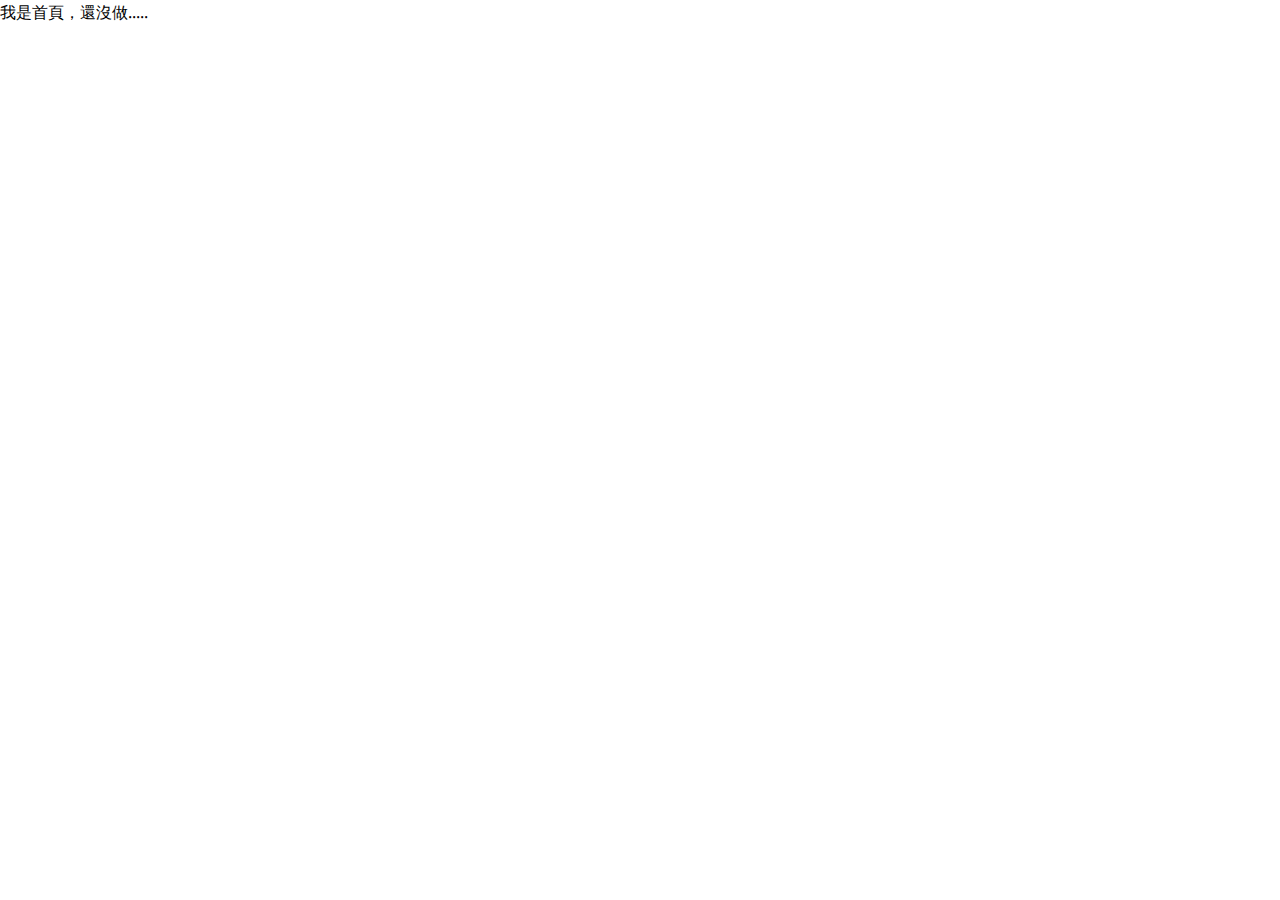
==== index.html @ fac06e0e "初次建立" ====
<!DOCTYPE html>
<html lang="en">
<head>
    <meta charset="UTF-8">
    <meta name="viewport" content="width=device-width, initial-scale=1.0">
    <title>首頁</title>
    <link rel="stylesheet" href="css/all.css">
</head>
<body>
    <h2>我是首頁，還沒做.....</h2>
    
</body>
</html>
---- css/all.css ----
@import url('https://fonts.googleapis.com/css2?family=Noto+Sans:ital,wght@0,100..900;1,100..900&display=swap');

/* CSS Reset */
/* http://meyerweb.com/eric/tools/css/reset/ 
   v2.0 | 20110126
   License: none (public domain)
*/

html, body, div, span, applet, object, iframe,
h1, h2, h3, h4, h5, h6, p, blockquote, pre,
a, abbr, acronym, address, big, cite, code,
del, dfn, em, img, ins, kbd, q, s, samp,
small, strike, strong, sub, sup, tt, var,
b, u, i, center,
dl, dt, dd, ol, ul, li,
fieldset, form, label, legend,
table, caption, tbody, tfoot, thead, tr, th, td,
article, aside, canvas, details, embed, 
figure, figcaption, footer, header, hgroup, 
menu, nav, output, ruby, section, summary,
time, mark, audio, video {
	margin: 0;
	padding: 0;
	border: 0;
	font-size: 100%;
	font: inherit;
	vertical-align: baseline;
}
/* HTML5 display-role reset for older browsers */
article, aside, details, figcaption, figure, 
footer, header, hgroup, menu, nav, section {
	display: block;
}
body {
	line-height: 1;
}
ol, ul {
	list-style: none;
}
blockquote, q {
	quotes: none;
}
blockquote:before, blockquote:after,
q:before, q:after {
	content: '';
	content: none;
}
table {
	border-collapse: collapse;
	border-spacing: 0;
}

/* 全域 border box */
*,*::before,*::after{
    box-sizing: border-box;
  }

/* rwd img css */
img{
    max-width: 100%;
    height: auto;
  }

body{
    font-family: "Noto Sans", sans-serif;
    line-height: 1.5;
}

.container{
	max-width: 1296px;
	margin: 0 auto;
    /* background-color: aqua; */
}

a{
    text-decoration: none;
    color: #000;
}

.wrap{
    margin: 0 auto;
}

.header{
    display: flex;
    justify-content: space-between;
    align-items: center;
}
.logo{
    width: 20%;
}

.menu{
    display: flex;
    width: 80%;
}
.menu li{
    margin-left: 40px;
    margin-right: 40px;
    padding-top: 32px;
    padding-bottom: 32px;
}
.menu a{
    padding: 4px 8px 4px 8px;
    
    /* 製作偽元素使用 */
    position: relative;

    &:hover{
        font-weight: 600;
    }
    /* 當滑鼠 Hover 時，產生瞄準效果 */
    &:hover::before{
        position: absolute;
        content: '';
        width: 8px;
        height: 8px;
        top: 0;
        left: 0;
        border-top: 1px solid #919191;
        border-left: 1px solid #919191;
    }
    &:hover::after{
        position: absolute;
        content: '';
        width: 8px;
        height: 8px;
        top: 0;
        right: 0;
        border-top: 1px solid #919191;
        border-right: 1px solid #919191;
    }
}
.menu-deco-down{

    /* 製作偽元素使用 */
    position: relative;

    &:hover::before{
        position: absolute;
        content: '';
        width: 8px;
        height: 8px;
        left: 0;
        bottom: 0;
        border-left: 1px solid #919191;
        border-bottom: 1px solid #919191;
    }
    &:hover::after{
        position: absolute;
        content: '';
        width: 8px;
        height: 8px;
        right: 0;
        bottom: 0;
        border-right: 1px solid #919191;
        border-bottom: 1px solid #919191;
    }
}

.menuBtn{
    display: none;
}

.showMenu{
    flex-direction: column;
}

/* 區塊：Banner */
.banner-bg{
    background-color: #FAFAFA;
    padding-top: 80px;
    padding-bottom: 80px;
}
.quote{
    color: #1E1E1E;
    width: 50%;
    margin: 0 auto;
    display: flex;
    flex-direction: column;
}
.quote-right{
    align-self: flex-end;
}
.quote h2{
    align-items: center;
    text-align: center;
    font-size: 24px;
    line-height: 28.8px;
    color: #1E1E1E;
}

.quote-upper{
    margin-bottom: 8px;
    position: relative;
    z-index: 2;
}
.mark-upper{
    position: absolute;
    bottom: 0;
    right: 7%;
    z-index: -1;
}
.quote-lower{
    position: relative;
    z-index: 2;
}
.mark-lower{
    position: absolute;
    bottom: 0;
    right: 11%;
    z-index: -1;
}
.banner-list{
    color: #5B5B5B;
    max-width: 50%;
    margin: 0 auto;
    display: flex;
    justify-content: center;
    flex-wrap: wrap;
    padding-top: 24px;
}
.banner-list li{
    width: 50%;
    text-align: center;
    padding-left: 20px;
    padding-right: 20px;
}
.banner-list hr{
    width: 24px;
    border: 2px solid #C1C1C1;
}
.banner-list p{
    padding-top: 8px;
}



/* 區塊：卡片區塊 */
.works{
    padding-top: 40px;
}

.works-text h2{
    font-size: 28px;
    font-weight: 700;
    line-height: 1.2;
    color: #3B3B3B;
}
.works-list{
    display:flex;
    flex-wrap: wrap;
    justify-content: space-between;
}
.works-list p{
    /* 助教說：這是預設屬性，可以不用額外設定 */
    /* font-size: 16px;
    font-weight: 400; */
    color: #919191;
    margin-top: 8px;
    margin-bottom: 16px;
}
.card{
    width: 48%;
    margin-left: 12px;
    margin-right: 12px;
    margin-top: 80px;
}
.card img{
    border: 1px solid #F1F1F1;
    border-radius: 8px;
}

.works-text{
    padding: 16px;
}

.work-tags{
    /* 助教說：這是預設屬性，可以不用額外設定 */
    /* font-size: 16px;
    font-weight: 400; */
    color: #3B3B3B;
    display: flex;
    flex-wrap: wrap;
}
.work-tags li{
    margin-right: 16px;
    padding: 4px 12px;
    background-color: #F1F1F1;
    border-radius: 16px;
    width: fit-content;
    /* 讓 Tag 換行時上下有間距 */
    margin-top: 8px; 
}
/* 區塊：分頁按鈕 */
.pagination{
    display: flex;
    justify-content: center;
    padding-top: 72px;
    padding-bottom: 120px;
}
.pagination li{
    margin-left: 5px;
    margin-right: 5px;
}
.pagination a{
    display: block;
    padding: 2px 13px 2px 13px;
    border-radius: 4px;
    &:hover{
        background-color: #1E1E1E;
        color: #fff;
    }
}
.page-selected{
    background-color: #1E1E1E;
    color: #fff;
}

/* 區塊：footer */
.footer-bg{
    background-image:url("../images/footer-bg-lg.png");
    background-position: center;
    background-repeat: no-repeat;
    background-size: cover;
}
.footer{
    display: flex;
    justify-content: space-between;
    align-items: center;
    font-size: 20px;
}
.footer-description{
    color: #3B3B3B;
    margin-top: 24px;
    margin-bottom: 24px;
}
.contact{
    color: #919191;
}
.footer-social{
    margin-top: 68px;
    margin-bottom: 68px;
}

.social-btn{
    /* 想設 padding 撐開按鈕，但無效，不知道為蝦咪??? */
    padding: 8px, 24px, 8px, 24px;
    margin-top: 12px;
    margin-bottom: 12px;
    display: flex;
    align-items: center;
    border: 1px solid #C1C1C1;
    border-radius: 8px;
}
.social-btn:hover{
    background-color: #000;
    color: #fff;
    font-weight: 700;
    text-shadow: 0 0 0.5px #fff;
    border: 1px solid #000;
}

.social-btn h4{
    margin-left: 8px;
}


/* iPad 版 */
@media (max-width:992px) {
    .header{
        position: relative;
        z-index: 11;
    }
    .container{
        padding-left: 12px;
        padding-right: 12px;
    }
    .menu{
        padding-top: 40px;
        padding-bottom: 40px;
        width: 100%;
        /* 預設收起來 */
        display: none;
        position: absolute;
        top: 56px;
        left: 0;
        right: 0;
        flex-direction: column;
        background-color: #fff;
        text-align: center;
        z-index: 10;
        border-top: 1px solid #F1F1F1;
    }
    .menu-deco-down{
        display: inline;
    }
    .menu li{
        padding-top: 24px;
        padding-bottom: 24px;
    }
    .menuBtn{
        display: initial;
        padding-top: 8px;
        padding-bottom: 8px;
    }

    /* 區塊：Banner */
    .banner-bg{
        padding-top: 40px;
        padding-left: 37.5px;
        padding-right: 37.5px;
    }
    .quote{
        width: 100%;
    }
    .quote-left{
        align-self: center;
    }
    .quote-right{
        /* 下引號消失 */
        display: none;
    }
    .banner-list{
        max-width: 100%;
        padding-top: 40px;
    }
    .list-1{
        padding-bottom: 20px;
    }

    /* 區塊：卡片區塊 */
    .works{
        padding-top: 32px;
    }
    .card{
        width: 100%;
        margin-left: 12px;
        margin-right: 12px;
        margin-top: 48px;
        display: flex;
        flex-direction: column;
    }
    .works-list{
        justify-content: center;
    }
    .works-list p{
        margin-bottom: 12px;
    }
    .work-tags li{
        margin-right: 8px;
        /* 讓 Tag 換行時上下有間距 */
        margin-top: 4px; 
    }



    /* 區塊：分頁按鈕 */
    .pagination{
        padding-top: 48px;
        padding-bottom: 80px;
    }

}

/* 手機版 */
@media (max-width:767px) {
    /* 區塊：Banner */
    .banner-list{
        flex-direction: column;
        align-items: center;
    }
    .banner-list li{
        width: 100%;
    }
    /* 區塊：footer */
    .footer{
        display: flex;
        flex-direction: column;
    }
    .footer-about{
        margin-top: 40px;
        text-align: center;
    }
    .footer-social{
        margin-top: 28px;
        margin-bottom: 28px;
    }
}

/* 手機版 */
@media (max-width:375px) {
    /* 區塊：footer */
    /* 更換背景圖 */
    .footer-bg{
        background-image:url("../images/footer-bg-sm.png");
    }
}
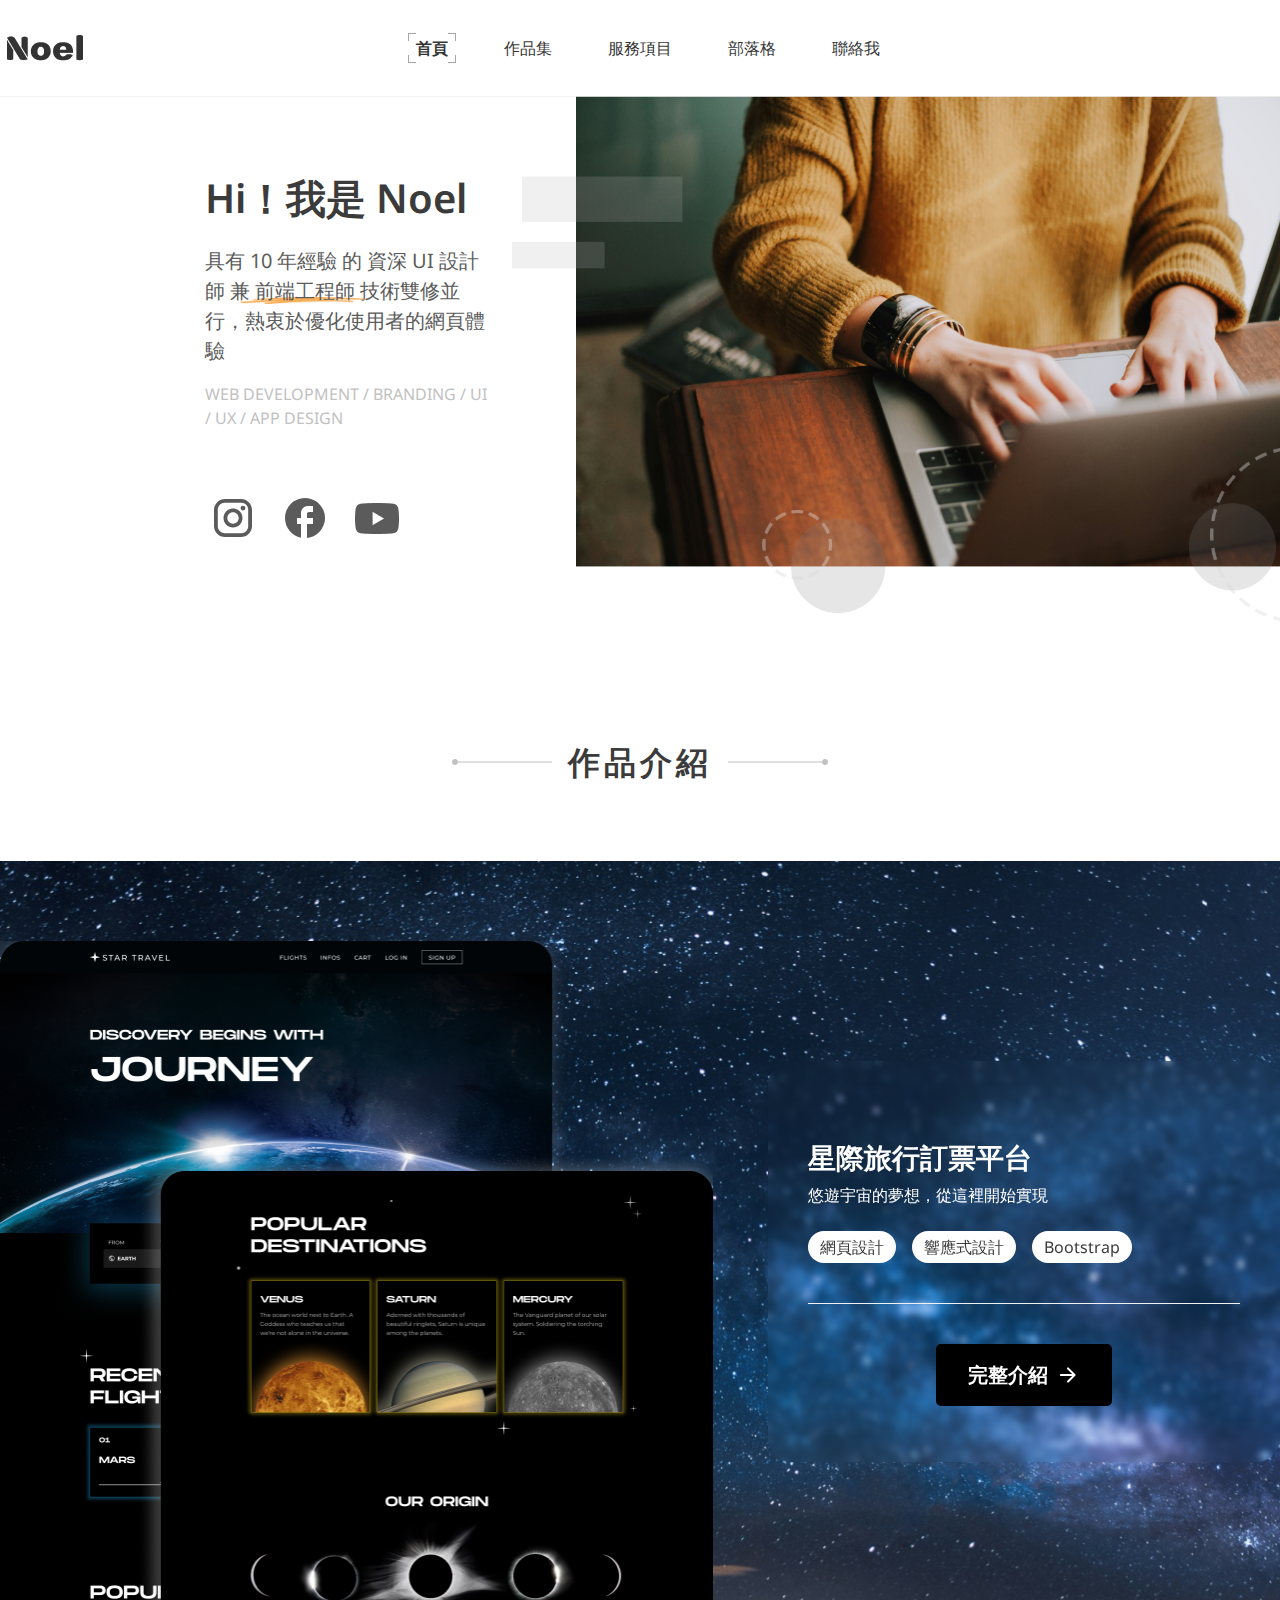
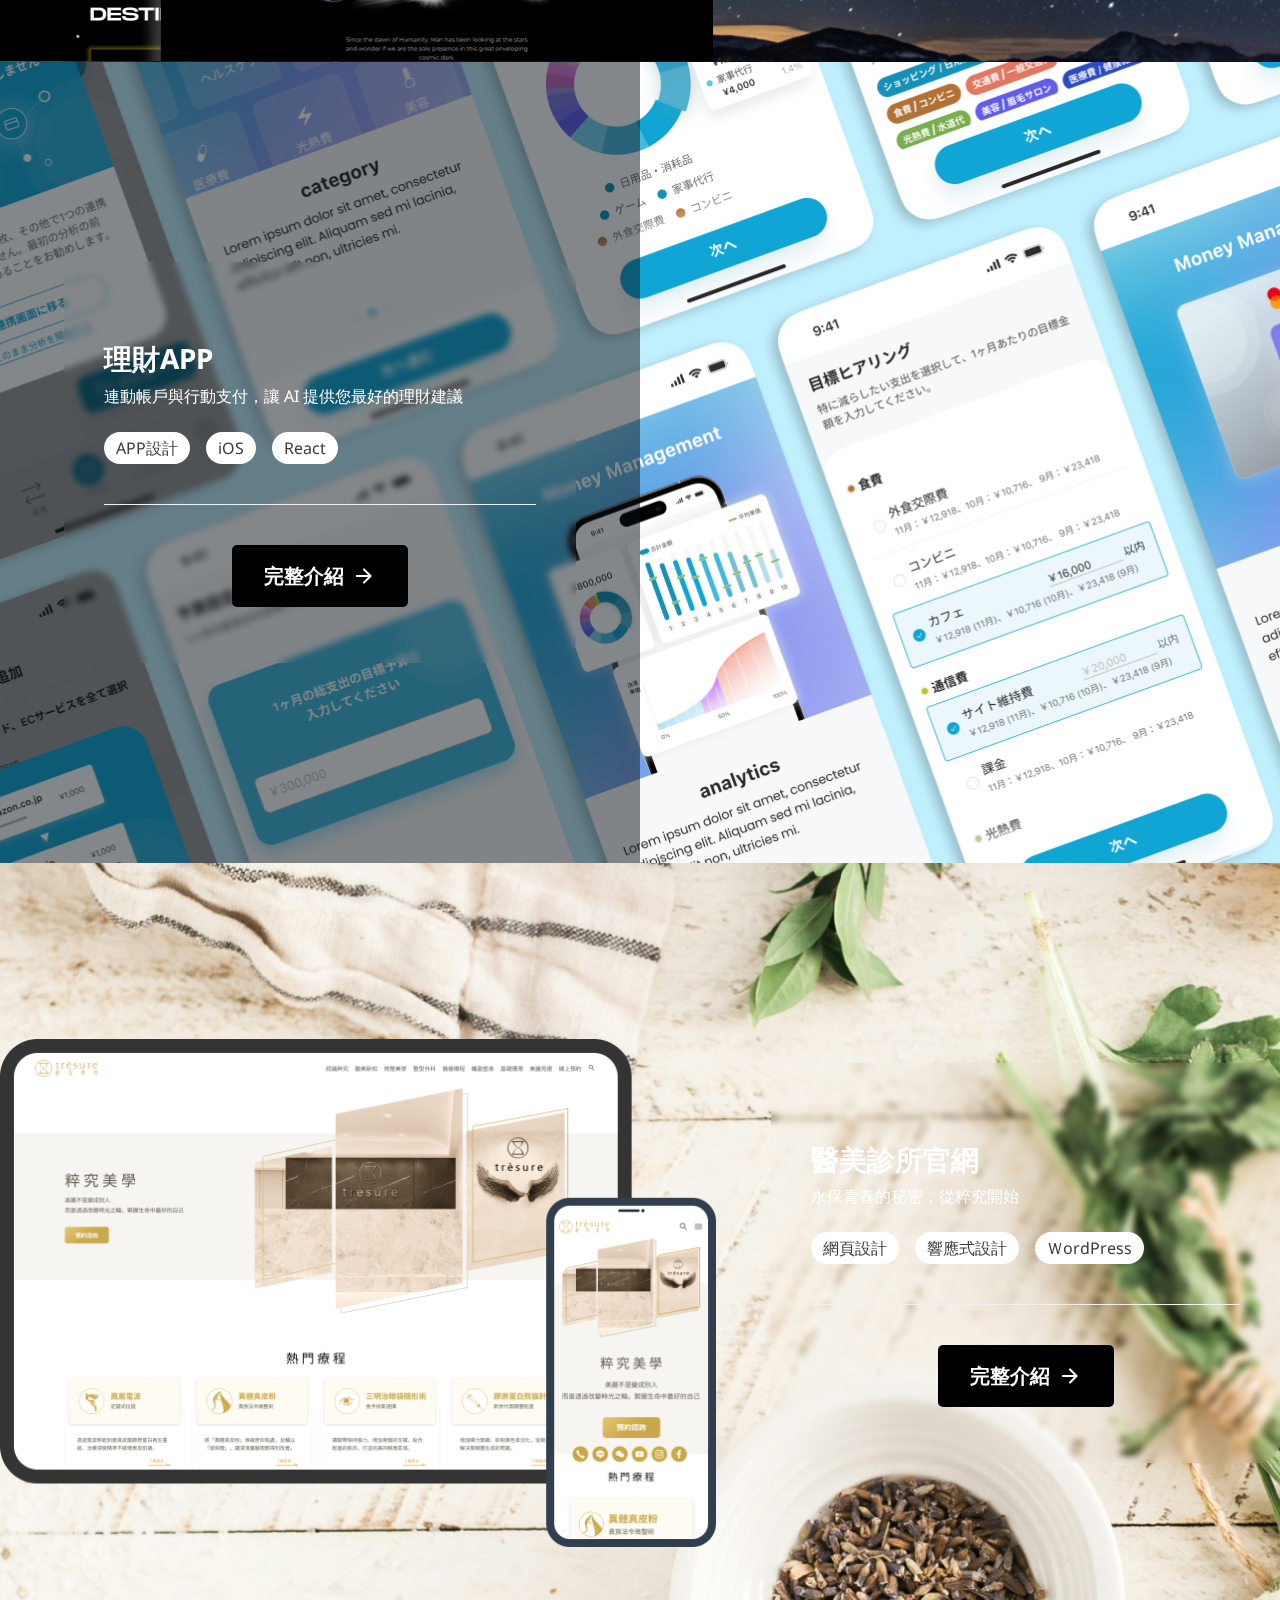
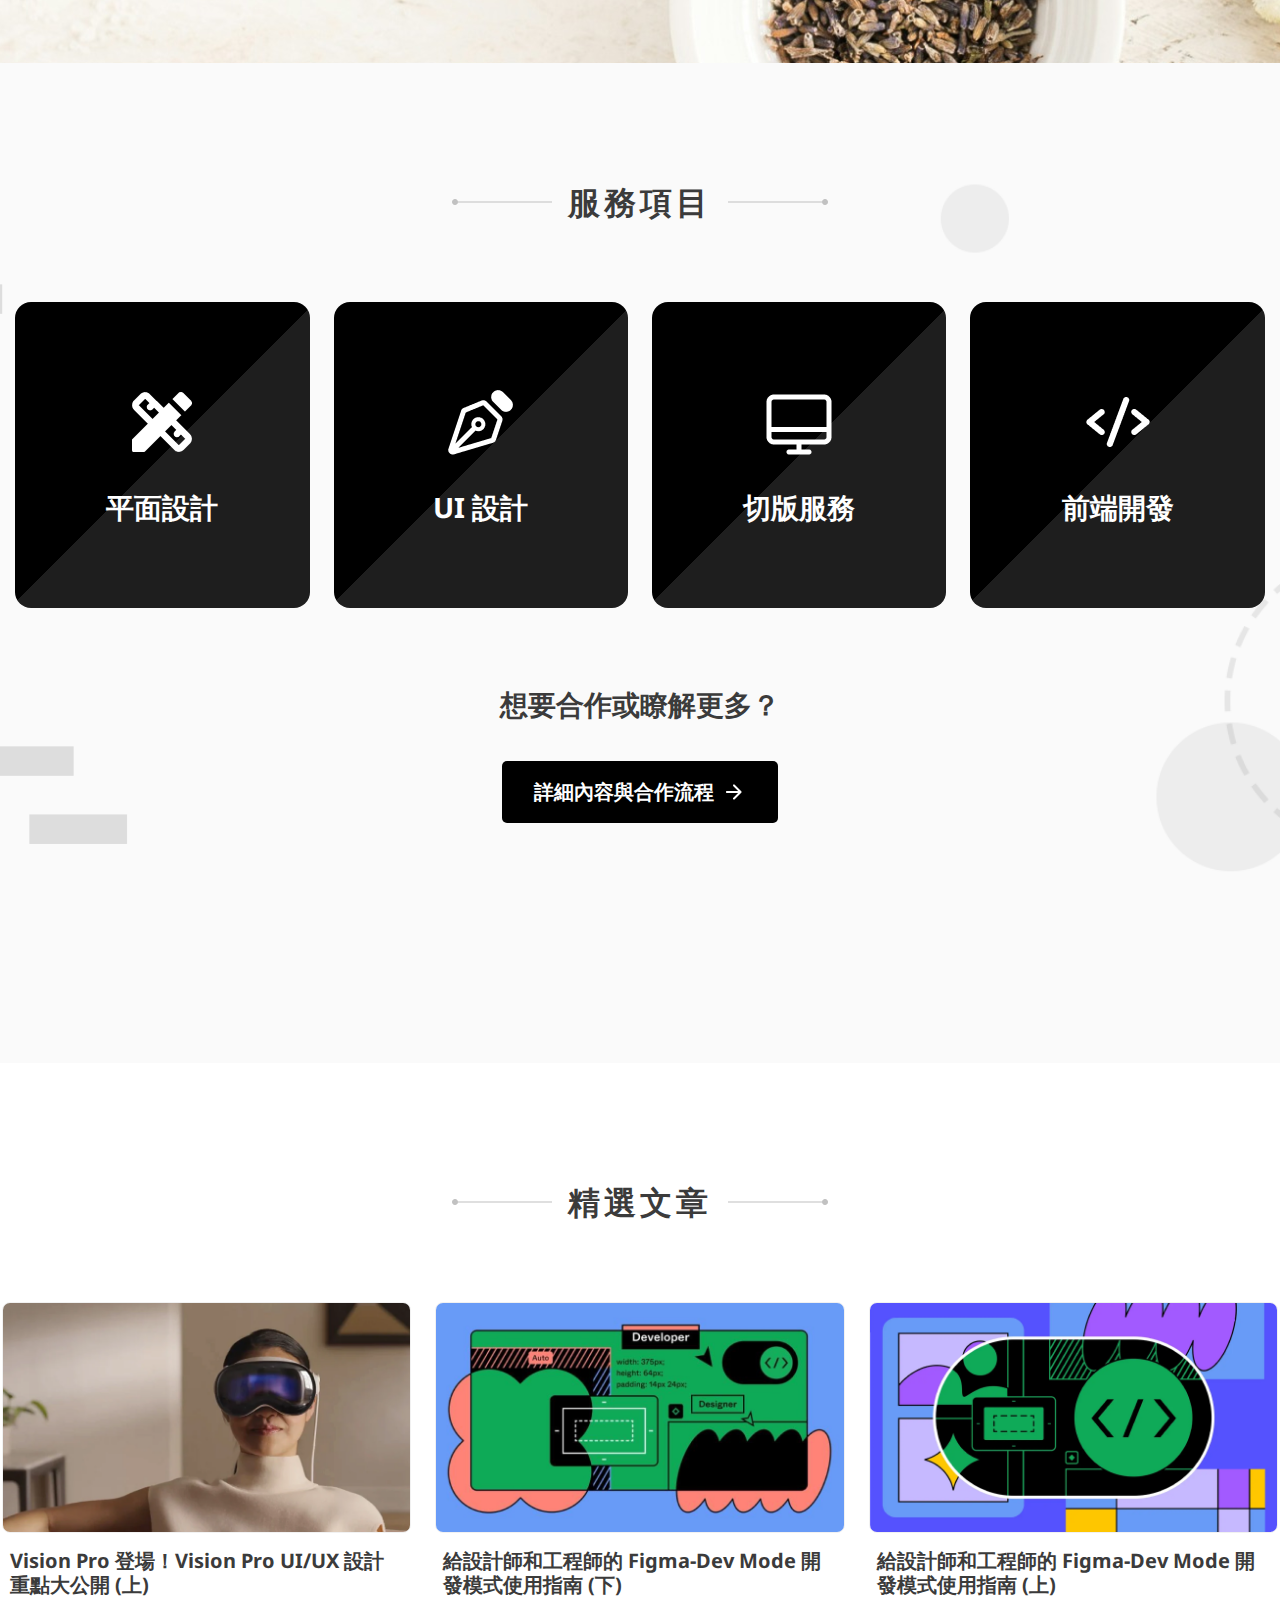
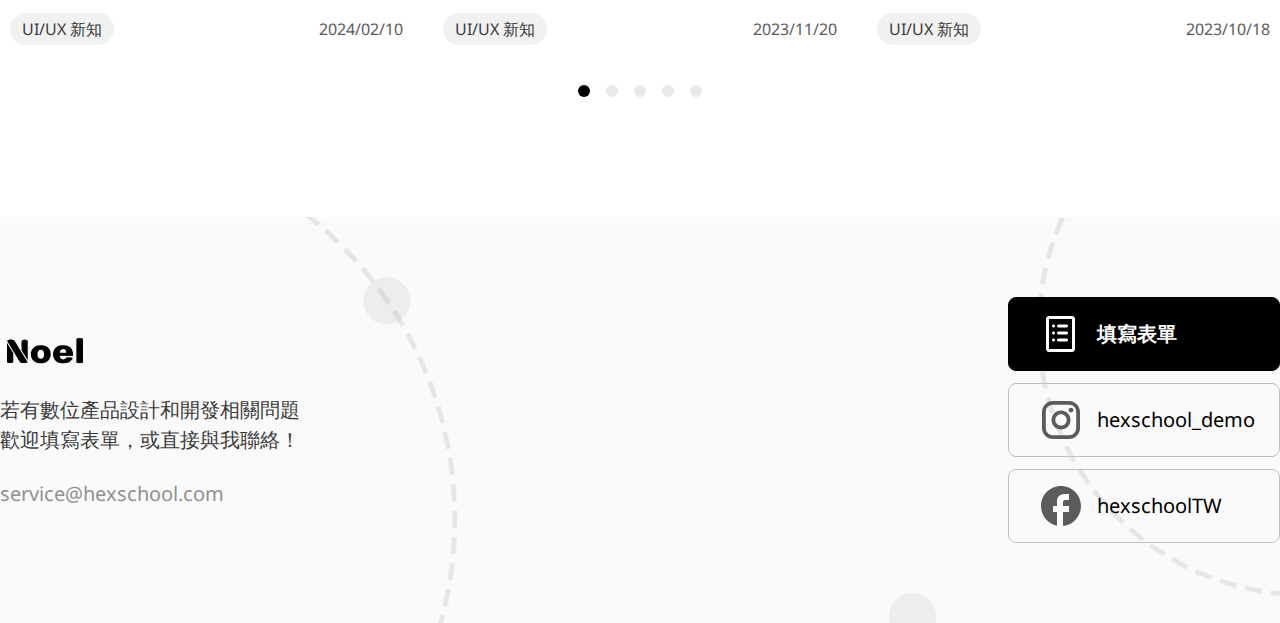
==== commit bb565cdb: "Update" ====
--- a/index.html
+++ b/index.html
@@ -5,9 +5,348 @@
     <meta name="viewport" content="width=device-width, initial-scale=1.0">
     <title>首頁</title>
     <link rel="stylesheet" href="css/all.css">
+    <script src="js/jquery-3.7.1.js"></script>
+    <script src="js/all.js"></script>
 </head>
 <body>
-    <h2>我是首頁，還沒做.....</h2>
+    <div class="wrap">
+        <!-- 區塊：Header -->
+        <div class="header-bg">
+            <div class="header container">
+                <div class="logo">
+                    <h1>
+                        <a href="index.html" target="_blank">Noel</a>                    
+                    </h1>
+                </div>
+                <ul class="nav">
+                    <li class="nav-active">
+                        <a href="index.html" target="_blank">首頁
+                            <span class="nav-corner-tl"></span>
+                            <span class="nav-corner-tr"></span>
+                            <span class="nav-corner-bl"></span>
+                            <span class="nav-corner-br"></span>
+                        </a>
+                    </li>
+                    <li>
+                        <a href="works.html" target="_blank">作品集
+                            <span class="nav-corner-tl"></span>
+                            <span class="nav-corner-tr"></span>
+                            <span class="nav-corner-bl"></span>
+                            <span class="nav-corner-br"></span>
+                        </a>
+                    </li>
+                    <li>
+                        <a href="service.html" target="_blank">服務項目
+                            <span class="nav-corner-tl"></span>
+                            <span class="nav-corner-tr"></span>
+                            <span class="nav-corner-bl"></span>
+                            <span class="nav-corner-br"></span>
+                        </a>
+                    </li>
+                    <li>
+                        <a href="blog.html" target="_blank">部落格
+                            <span class="nav-corner-tl"></span>
+                            <span class="nav-corner-tr"></span>
+                            <span class="nav-corner-bl"></span>
+                            <span class="nav-corner-br"></span>
+                        </a>
+                    </li>
+                    <li>
+                        <a href="contact.html" target="_blank">聯絡我
+                            <span class="nav-corner-tl"></span>
+                            <span class="nav-corner-tr"></span>
+                            <span class="nav-corner-bl"></span>
+                            <span class="nav-corner-br"></span>
+                        </a>
+                    </li>
+                    <!-- <li><div class="menu-deco-down"><a href="index.html" target="_blank">首頁</a></div></li>
+                    <li><div class="menu-deco-down"><a href="works.html" target="_blank">作品集</a></div></li>
+                    <li><div class="menu-deco-down"><a href="service.html" target="_blank">服務項目</a></div></li>
+                    <li><div class="menu-deco-down"><a href="blog.html" target="_blank">部落格</a></div></li>
+                    <li><div class="menu-deco-down"><a href="contact.html" target="_blank">聯絡我</a></div></li> -->
+                </ul>
+                <div class="navBtn">
+                    <a href="#">
+                        <img class="nav-pic" src="images/menu.png">
+                    </a>
+                </div>
+            </div>
+        </div>
+        <!-- 區塊：Banner -->
+        <div class="banner-bg">
+            <div class="banner">
+                <div class="cv">
+                    <img src="images/hero-lg.png" alt="主視覺">
+                </div>
+                <div class="self-intro">
+                    <h2>Hi！我是 Noel</h2>
+                    <h3>具有 10 年經驗
+                        <span class="mark-section">的 資深 UI 設計師<img class="mark" src="images/mark.png" alt="標示重點"></span>
+                        <span class="mark-section"> 兼 前端工程師<img class="mark" src="images/mark.png" alt="標示重點"></span>
+                        技術雙修並行，熱衷於優化使用者的網頁體驗
+                    </h3>
+                    <p>WEB DEVELOPMENT / BRANDING / UI / UX / APP DESIGN</p>
+                    <ul class="social-btn">
+                        <li><img src="images/instagram.svg" alt="Noel Instagram"></li>
+                        <li class="social-btn-middle"><img src="images/facebook.svg" alt="Noel Facebook"></li>
+                        <li><img src="images/youtube.png" alt="Noel Youtube"></li>
+                    </ul>
+                </div>
+            </div>
+        </div>
+        <!-- 區塊：作品介紹 -->
+        <div class="works-intro">
+            <div class="title-sec container">
+                <span class="title-deco-left"></span>
+                <h2 class="title">作品介紹</h2>
+                <span class="title-deco-right"></span>
+            </div>
+            
+            <div class="work1-bg">
+                <div class="works-container">
+                    <div class="works-pic">
+                        <img src="images/homepage-work1.png" alt="作品1">
+                    </div>
+                    <div class="works-content-bg">
+                        <div class="works-content">
+                            <h2>星際旅行訂票平台</h2>
+                            <p>悠遊宇宙的夢想，從這裡開始實現</p>
+                            <ul class="works-tags">
+                                <li>網頁設計</li>
+                                <li>響應式設計</li>
+                                <li>Bootstrap</li>
+                            </ul>
+                            <a class="works-btn" href="works.html" target="_blank">
+                                <div class="btn-text">完整介紹</div>
+                                <img src="images/Arrow Forward.png" alt="">
+                            </a>
+                        </div>
+                    </div>
+                    <div class="works-content-mobile">
+                        <h2>星際旅行訂票平台</h2>
+                        <p>悠遊宇宙的夢想，從這裡開始實現</p>
+                        <ul class="works-tags">
+                            <li>網頁設計</li>
+                            <li>響應式設計</li>
+                            <li>Bootstrap</li>
+                        </ul>
+                        <a class="works-btn" href="works.html" target="_blank">
+                            <div class="btn-text">完整介紹</div>
+                            <img src="images/Arrow Forward.png" alt="">
+                        </a>
+                    </div>
+                </div>
+            </div>
+            <div class="work2-bg">
+                <div class="works2-container">
+                    <!-- <div class="works-pic-2">
+                        <img src="images/homepage-work2.png" alt="作品2">
+                    </div> -->
+                    <div class="work2-filled"></div>
+                    <div class="works-pic-2"></div>
+                    <div class="work2-bg-blur"></div>
+                    <div class="works-content-bg">
+                        <div class="works-content">
+                            <h2>理財APP</h2>
+                            <p>連動帳戶與行動支付，讓 AI 提供您最好的理財建議</p>
+                            <ul class="works-tags">
+                                <li>APP設計</li>
+                                <li>iOS</li>
+                                <li>React</li>
+                            </ul>
+                            <a class="works-btn" href="works.html" target="_blank">
+                                <div class="btn-text">完整介紹</div>
+                                <img src="images/Arrow Forward.png" alt="">
+                            </a>
+                        </div>
+                    </div>
+                    <div class="works-content-mobile">
+                        <h2>理財APP</h2>
+                        <p>連動帳戶與行動支付，讓 AI 提供您最好的理財建議</p>
+                        <ul class="works-tags">
+                            <li>APP設計</li>
+                            <li>iOS</li>
+                            <li>React</li>
+                        </ul>
+                        <a class="works-btn" href="works.html" target="_blank">
+                            <div class="btn-text">完整介紹</div>
+                            <img src="images/Arrow Forward.png" alt="">
+                        </a>
+                    </div>
+                </div>
+            </div>
+
+
+            <div class="work3-bg">
+                <div class="works-container">
+                    <div class="works-pic-3">
+                        <img src="images/homepage-work3.png" alt="作品3">
+                    </div>
+                    <div class="works-content-bg">
+                        <div class="works-content">
+                            <h2>醫美診所官網</h2>
+                            <p>永保青春的秘密，從粹究開始</p>
+                            <ul class="works-tags">
+                                <li>網頁設計</li>
+                                <li>響應式設計</li>
+                                <li>ＷordPress</li>
+                            </ul>
+                            <a class="works-btn" href="works.html" target="_blank">
+                                <div class="btn-text">完整介紹</div>
+                                <img src="images/Arrow Forward.png" alt="">
+                            </a>
+                        </div>
+                    </div>
+                    <div class="works-content-mobile">
+                        <h2>醫美診所官網</h2>
+                        <p>永保青春的秘密，從粹究開始</p>
+                        <ul class="works-tags">
+                            <li>網頁設計</li>
+                            <li>響應式設計</li>
+                            <li>ＷordPress</li>
+                        </ul>
+                        <a class="works-btn" href="works.html" target="_blank">
+                            <div class="btn-text">完整介紹</div>
+                            <img src="images/Arrow Forward.png" alt="">
+                        </a>
+                    </div>
+                </div>
+            </div>
+        </div>
+        <!-- 區塊：服務項目 -->
+        <div class="service-bg">
+            <div class="service container">
+                <div class="title-sec">
+                    <span class="title-deco-left"></span>
+                    <h2 class="title">服務項目</h2>
+                    <span class="title-deco-right"></span>
+                </div>
+                <ul class="service-list">
+                    <li>
+                        <img src="images/service-item-visual.png" alt="平面設計">
+                        <h3>平面設計</h3>
+                    </li>
+                    <li>
+                        <img src="images/service-item-ui.png" alt="UI 設計">
+                        <h3>UI 設計</h3>
+                    </li>
+                    <li>
+                        <img src="images/service-item-html&css.png" alt="切版服務">
+                        <h3>切版服務</h3>
+                    </li>
+                    <li>
+                        <img src="images/service-item-front-end.png" alt="前端開發">
+                        <h3>前端開發</h3>
+                    </li>
+                </ul>
+                <div class="know-more">
+                    <p>想要合作或瞭解更多？</p>
+                    <a class="service-btn" href="#">
+                        <div class="btn-text">詳細內容與合作流程</div>
+                        <img src="images/Arrow Forward.png" alt="">
+                    </a>
+                </div>
+            </div>
+        </div>
+        <!-- 區塊：精選文章 -->
+        <div class="article-bg">
+            <div class="article container">
+                <div class="title-sec">
+                    <span class="title-deco-left"></span>
+                    <h2 class="title">精選文章</h2>
+                    <span class="title-deco-right"></span>
+                </div>
+                <ul class="article-list">
+                    <li class="article-item">
+                        <div class="article-pic">
+                            <img src="images/article-image1.png" alt="">
+                        </div>  
+                        <div class="article-content">
+                            <h3>Vision Pro 登場！Vision Pro UI/UX 設計重點大公開 (上)</h3>
+                            <div class="tags-date">
+                                <ul class="article-tags">
+                                    <li>UI/UX 新知</li>
+                                </ul>
+                                <span class="date">2024/02/10</span>
+                            </div>
+                        </div>
+                    </li>
+                    <li class="article-item">
+                        <div class="article-pic">
+                            <img src="images/article-image2.png" alt="">
+                        </div>
+                        <div class="article-content">
+                            <h3>給設計師和工程師的 Figma-Dev Mode 開發模式使用指南 (下)</h3>
+                            <div class="tags-date">
+                                <ul class="article-tags">
+                                    <li>UI/UX 新知</li>
+                                </ul>
+                                <span class="date">2023/11/20</span>
+                            </div>
+                        </div>
+                    </li>
+                    <li class="article-item">
+                        <div class="article-pic">
+                            <img src="images/article-image3.png" alt="">
+                        </div>
+                        <div class="article-content">
+                            <h3>給設計師和工程師的 Figma-Dev Mode 開發模式使用指南 (上)</h3>
+                            <div class="tags-date">
+                                <ul class="article-tags">
+                                    <li>UI/UX 新知</li>
+                                </ul>
+                                <span class="date">2023/10/18</span>
+                            </div>
+                        </div>
+                    </li>
+                </ul>
+                <ul class="pagination-dotted">
+                    <li class="selected"><a href=""></a></li>
+                    <li><a href=""></a></li>
+                    <li><a href=""></a></li>
+                    <li><a href=""></a></li>
+                    <li><a href=""></a></li>
+                </ul>
+                <a class="article-btn" href="#">
+                    <div class="btn-text">更多文章</div>
+                    <img src="images/Arrow Forward.png" alt="">
+                </a>
+            </div>
+        </div>
+        <!-- 區塊：footer -->
+        <div class="footer-bg">
+            <div class="footer container">
+                <div class="footer-about">
+                    <img src="images/logo.png" alt="LOGO">
+                    <p class="footer-description">若有數位產品設計和開發相關問題<br>
+                        歡迎填寫表單，或直接與我聯絡！
+                    </p>
+                    <p class="contact"><a href="mailto:service@hexschool.com">service@hexschool.com</a></p>
+                </div>
+                <ul class="footer-social">
+                    <li>
+                        <a class="footer-social-btn social-btn-selected" href="http://" target="_blank" >
+                            <img src="images/list.png" alt="">
+                            <h4>填寫表單</h4>
+                        </a>
+                    </li>
+                    <li>
+                        <a class="footer-social-btn" href="http://" target="_blank" >
+                            <img src="images/instagram.svg" alt="Instagram">
+                            <h4>hexschool_demo</h4>
+                        </a>
+                    </li>
+                    <li>
+                        <a class="footer-social-btn" href="http://" target="_blank" >
+                            <img src="images/facebook.svg" alt="Facebook官方粉絲團">
+                            <h4>hexschoolTW</h4>
+                        </a>
+                    </li>
+                </ul>
+            </div>
+        </div>
+
+    </div>
     
 </body>
 </html>--- a/css/all.css
+++ b/css/all.css
@@ -1,11 +1,11 @@
-@import url('https://fonts.googleapis.com/css2?family=Noto+Sans:ital,wght@0,100..900;1,100..900&display=swap');
-
+@charset "UTF-8";
 /* CSS Reset */
 /* http://meyerweb.com/eric/tools/css/reset/ 
    v2.0 | 20110126
    License: none (public domain)
 */
-
+@import url("https://fonts.googleapis.com/css2?family=Noto+Sans+TC:wght@100..900&family=Noto+Sans:ital,wght@0,100..900;1,100..900&display=swap");
+@import url("https://fonts.googleapis.com/css2?family=Noto+Sans+TC:wght@100..900&family=Noto+Sans:ital,wght@0,100..900;1,100..900&family=Tourney:ital,wght@0,100..900;1,100..900&display=swap");
 html, body, div, span, applet, object, iframe,
 h1, h2, h3, h4, h5, h6, p, blockquote, pre,
 a, abbr, acronym, address, big, cite, code,
@@ -15,487 +15,2101 @@
 dl, dt, dd, ol, ul, li,
 fieldset, form, label, legend,
 table, caption, tbody, tfoot, thead, tr, th, td,
-article, aside, canvas, details, embed, 
-figure, figcaption, footer, header, hgroup, 
+article, aside, canvas, details, embed,
+figure, figcaption, footer, header, hgroup,
 menu, nav, output, ruby, section, summary,
 time, mark, audio, video {
-	margin: 0;
-	padding: 0;
-	border: 0;
-	font-size: 100%;
-	font: inherit;
-	vertical-align: baseline;
-}
+  margin: 0;
+  padding: 0;
+  border: 0;
+  font-size: 100%;
+  font: inherit;
+  vertical-align: baseline;
+}
+
 /* HTML5 display-role reset for older browsers */
-article, aside, details, figcaption, figure, 
+article, aside, details, figcaption, figure,
 footer, header, hgroup, menu, nav, section {
-	display: block;
-}
+  display: block;
+}
+
 body {
-	line-height: 1;
-}
+  line-height: 1;
+}
+
 ol, ul {
-	list-style: none;
-}
+  list-style: none;
+}
+
 blockquote, q {
-	quotes: none;
-}
+  quotes: none;
+}
+
 blockquote:before, blockquote:after,
 q:before, q:after {
-	content: '';
-	content: none;
-}
+  content: "";
+  content: none;
+}
+
 table {
-	border-collapse: collapse;
-	border-spacing: 0;
-}
-
+  border-collapse: collapse;
+  border-spacing: 0;
+}
+
+/* CSS Reset 結束 */
 /* 全域 border box */
-*,*::before,*::after{
-    box-sizing: border-box;
-  }
+*, *::before, *::after {
+  box-sizing: border-box;
+}
 
 /* rwd img css */
-img{
-    max-width: 100%;
-    height: auto;
-  }
-
-body{
-    font-family: "Noto Sans", sans-serif;
-    line-height: 1.5;
-}
-
-.container{
-	max-width: 1296px;
-	margin: 0 auto;
-    /* background-color: aqua; */
-}
-
-a{
-    text-decoration: none;
-    color: #000;
-}
-
-.wrap{
-    margin: 0 auto;
-}
-
-.header{
+img {
+  max-width: 100%;
+  height: auto;
+}
+
+body {
+  font-family: "Noto Sans TC", sans-serif;
+  line-height: 1.5;
+}
+
+a {
+  text-decoration: none;
+  color: #000;
+}
+
+/* 全域 border box */
+*, *::before, *::after {
+  box-sizing: border-box;
+}
+
+/* rwd img css */
+img {
+  max-width: 100%;
+  height: auto;
+  display: block;
+}
+
+body {
+  font-family: "Noto Sans", sans-serif;
+  line-height: 1.5;
+}
+
+a {
+  text-decoration: none;
+  color: #000;
+}
+
+.wrap {
+  margin: 0 auto;
+}
+
+.container {
+  max-width: 1296px;
+  margin: 0 auto;
+}
+
+/* iPad 版 */
+@media (max-width: 992px) {
+  .container {
+    padding-left: 12px;
+    padding-right: 12px;
+  }
+}
+body {
+  padding-top: 96px;
+}
+
+.header-bg {
+  background-color: #fff;
+  border-bottom: 1px solid #F1F1F1;
+  width: 100%;
+  position: fixed;
+  top: 0;
+  opacity: 0.8;
+  z-index: 10;
+}
+
+.header {
+  display: flex;
+  align-items: center;
+}
+
+.logo h1 a {
+  /* 為了 SEO 搜尋，改用圖片取代文字寫法，參考此篇 https://ithelp.ithome.com.tw/m/articles/10215276 */
+  /* 載入 LOGO 圖片 */
+  background-image: url(../images/logo.png);
+  width: 90px;
+  height: 40px;
+  /* 文字縮排，縮排 101% 等於完全縮到原來的寬度之外 */
+  text-indent: 101%;
+  /* overflow 當原素滿出他原來的框框時要做什麼動作，選擇 hidden 隱藏他，這是看不到文字的主因 */
+  overflow: hidden;
+  /* white-space 決定如何處理空白字元，因為就算是空白字元，也還是算佔空間，若超出空間可能會啟動捲軸，所以我們設定為nowrap，就不會有卷軸產生 */
+  white-space: nowrap;
+  /* 浮起來靠左排 */
+  float: left;
+}
+
+.nav {
+  display: flex;
+  margin-left: 318px;
+  gap: 40px;
+}
+.nav li {
+  padding-top: 36px;
+  padding-bottom: 36px;
+}
+
+.nav a {
+  padding: 4px 8px 4px 8px;
+  position: relative;
+}
+.nav a:hover {
+  font-weight: 600;
+}
+.nav a:hover .nav-corner-tl, .nav a:hover .nav-corner-tr, .nav a:hover .nav-corner-bl, .nav a:hover .nav-corner-br {
+  position: absolute;
+  width: 8px;
+  height: 8px;
+}
+.nav a:hover .nav-corner-tl {
+  top: 0;
+  left: 0;
+  border-top: 1px solid #919191;
+  border-left: 1px solid #919191;
+}
+.nav a:hover .nav-corner-tr {
+  position: absolute;
+  width: 8px;
+  height: 8px;
+  top: 0;
+  right: 0;
+  border-top: 1px solid #919191;
+  border-right: 1px solid #919191;
+}
+.nav a:hover .nav-corner-bl {
+  bottom: 0;
+  left: 0;
+  border-bottom: 1px solid #919191;
+  border-left: 1px solid #919191;
+}
+.nav a:hover .nav-corner-br {
+  bottom: 0;
+  right: 0;
+  border-bottom: 1px solid #919191;
+  border-right: 1px solid #919191;
+}
+
+.nav-active {
+  font-weight: 600;
+}
+.nav-active a {
+  position: relative;
+}
+.nav-active a .nav-corner-tl, .nav-active a .nav-corner-tr, .nav-active a .nav-corner-bl, .nav-active a .nav-corner-br {
+  position: absolute;
+  width: 8px;
+  height: 8px;
+}
+.nav-active a .nav-corner-tl {
+  top: 0;
+  left: 0;
+  border-top: 1px solid #919191;
+  border-left: 1px solid #919191;
+}
+.nav-active a .nav-corner-tr {
+  position: absolute;
+  width: 8px;
+  height: 8px;
+  top: 0;
+  right: 0;
+  border-top: 1px solid #919191;
+  border-right: 1px solid #919191;
+}
+.nav-active a .nav-corner-bl {
+  bottom: 0;
+  left: 0;
+  border-bottom: 1px solid #919191;
+  border-left: 1px solid #919191;
+}
+.nav-active a .nav-corner-br {
+  bottom: 0;
+  right: 0;
+  border-bottom: 1px solid #919191;
+  border-right: 1px solid #919191;
+}
+
+.navBtn {
+  display: none;
+}
+
+/* iPad 版 */
+@media (max-width: 992px) {
+  body {
+    padding-top: 56px;
+  }
+  .header {
+    position: relative;
+    z-index: 11;
+  }
+  .header {
     display: flex;
     justify-content: space-between;
     align-items: center;
-}
-.logo{
-    width: 20%;
-}
-
-.menu{
-    display: flex;
-    width: 80%;
-}
-.menu li{
-    margin-left: 40px;
-    margin-right: 40px;
-    padding-top: 32px;
-    padding-bottom: 32px;
-}
-.menu a{
-    padding: 4px 8px 4px 8px;
-    
-    /* 製作偽元素使用 */
-    position: relative;
-
-    &:hover{
-        font-weight: 600;
-    }
-    /* 當滑鼠 Hover 時，產生瞄準效果 */
-    &:hover::before{
-        position: absolute;
-        content: '';
-        width: 8px;
-        height: 8px;
-        top: 0;
-        left: 0;
-        border-top: 1px solid #919191;
-        border-left: 1px solid #919191;
-    }
-    &:hover::after{
-        position: absolute;
-        content: '';
-        width: 8px;
-        height: 8px;
-        top: 0;
-        right: 0;
-        border-top: 1px solid #919191;
-        border-right: 1px solid #919191;
-    }
-}
-.menu-deco-down{
-
-    /* 製作偽元素使用 */
-    position: relative;
-
-    &:hover::before{
-        position: absolute;
-        content: '';
-        width: 8px;
-        height: 8px;
-        left: 0;
-        bottom: 0;
-        border-left: 1px solid #919191;
-        border-bottom: 1px solid #919191;
-    }
-    &:hover::after{
-        position: absolute;
-        content: '';
-        width: 8px;
-        height: 8px;
-        right: 0;
-        bottom: 0;
-        border-right: 1px solid #919191;
-        border-bottom: 1px solid #919191;
-    }
-}
-
-.menuBtn{
+  }
+  .nav {
+    font-size: 20px;
+    margin-left: 0;
+    padding-top: 40px;
+    padding-bottom: 40px;
+    width: 100%;
+    /* 預設收起來 */
     display: none;
-}
-
-.showMenu{
+    position: absolute;
+    top: 56px;
+    left: 0;
+    right: 0;
+    display: flex;
     flex-direction: column;
-}
-
+    background-color: #fff;
+    gap: 24px;
+    text-align: center;
+    z-index: 10;
+    border-top: 1px solid #F1F1F1;
+  }
+  .nav li {
+    padding-top: 0;
+    padding-bottom: 0;
+  }
+  .nav-deco-down {
+    display: inline;
+  }
+  .navBtn {
+    display: initial;
+    padding-top: 8px;
+    padding-bottom: 8px;
+  }
+  .close-pic {
+    display: none;
+  }
+}
+/* 區塊：footer */
+.footer-bg {
+  background-image: url("../images/footer-bg-lg.png");
+  background-position: center;
+  background-repeat: no-repeat;
+  background-size: cover;
+}
+
+.footer {
+  display: flex;
+  justify-content: space-between;
+  align-items: center;
+  font-size: 20px;
+}
+
+.footer-description {
+  color: #3B3B3B;
+  margin-top: 24px;
+  margin-bottom: 24px;
+}
+
+.contact a {
+  color: #919191;
+}
+
+.footer-social {
+  margin-top: 68px;
+  margin-bottom: 68px;
+}
+.footer-social .footer-social-btn {
+  padding: 8px 24px;
+  margin-top: 12px;
+  margin-bottom: 12px;
+  display: flex;
+  align-items: center;
+  border: 1px solid #C1C1C1;
+  border-radius: 8px;
+}
+.footer-social .footer-social-btn:hover {
+  background-color: #919191;
+  color: #fff;
+  /* text-shadow: 0 0 5px #fff; */
+  border: 1px solid #919191;
+}
+.footer-social .footer-social-btn h4 {
+  margin-left: 8px;
+}
+.footer-social .social-btn-selected {
+  background-color: #000;
+  color: #fff;
+  font-weight: 700;
+  border: 1px solid #000;
+}
+
+/* iPad 版 */
+/* 手機版 */
+@media (max-width: 767px) {
+  /* 區塊：footer */
+  .footer {
+    display: flex;
+    flex-direction: column;
+  }
+  .footer-about {
+    margin-top: 40px;
+    text-align: center;
+  }
+  .footer-social {
+    margin-top: 28px;
+    margin-bottom: 28px;
+  }
+}
+/* 手機版 */
+@media (max-width: 375px) {
+  /* 區塊：footer */
+  /* 更換背景圖 */
+  .footer-bg {
+    background-image: url("../images/footer-bg-sm.png");
+  }
+}
+.blog-menu-bg {
+  background-color: #FAFAFA;
+  width: 24%;
+}
+.blog-menu-bg .blog-menu {
+  display: flex;
+  flex-direction: column;
+  white-space: nowrap;
+  gap: 32px;
+  padding: 80px;
+}
+.blog-menu-bg .blog-menu li a {
+  font-size: 20px;
+  color: #5B5B5B;
+  border-bottom: 2px solid transparent;
+}
+.blog-menu-bg .blog-menu li a:hover {
+  color: #1E1E1E;
+  border-bottom: 2px solid #1E1E1E;
+}
+.blog-menu-bg .blog-menu li .selected {
+  color: #1E1E1E;
+  border-bottom: 2px solid #1E1E1E;
+}
+
+/* iPad 版 */
+@media (max-width: 992px) {
+  .blog-menu-bg {
+    width: 100%;
+  }
+  .blog-menu-bg .blog-menu {
+    display: flex;
+    flex-direction: row;
+    padding: 20px 12px;
+    overflow-x: scroll;
+  }
+  .blog-menu-bg .blog-menu li a {
+    font-size: 16px;
+    border-bottom: 1px solid transparent;
+  }
+  .blog-menu-bg .blog-menu li a:hover {
+    border-bottom: 1px solid #1E1E1E;
+  }
+  .blog-menu-bg .blog-menu li .selected {
+    border-bottom: 1px solid #1E1E1E;
+  }
+}
+/* 手機版 */
+@media (max-width: 767px) {
+  .blog-menu-bg {
+    width: 100%;
+  }
+  .blog-menu-bg .blog-menu {
+    display: flex;
+    flex-direction: row;
+    padding: 20px 12px;
+  }
+  .blog-menu-bg .blog-menu li a {
+    font-size: 16px;
+    border-bottom: 1px solid transparent;
+  }
+  .blog-menu-bg .blog-menu li a:hover {
+    border-bottom: 1px solid #1E1E1E;
+  }
+  .blog-menu-bg .blog-menu li .selected {
+    border-bottom: 1px solid #1E1E1E;
+  }
+}
 /* 區塊：Banner */
-.banner-bg{
-    background-color: #FAFAFA;
-    padding-top: 80px;
-    padding-bottom: 80px;
-}
-.quote{
+.banner {
+  display: flex;
+  flex-direction: row-reverse;
+  align-items: center;
+}
+
+.cv {
+  width: 60%;
+}
+
+.self-intro {
+  padding-left: 16%;
+  padding-right: 24px;
+  width: 40%;
+}
+.self-intro h2 {
+  font-size: 40px;
+  font-weight: 600;
+  line-height: 48px;
+  color: #3B3B3B;
+}
+.self-intro h3 {
+  color: #5B5B5B;
+}
+.self-intro p {
+  color: #C1C1C1;
+}
+
+.mark-section {
+  position: relative;
+  z-index: 2;
+}
+
+.mark {
+  position: absolute;
+  left: 10px;
+  bottom: 0;
+  z-index: -1;
+}
+
+.self-intro h3 {
+  font-size: 20px;
+  padding-top: 24px;
+  padding-bottom: 16px;
+}
+
+.social-btn {
+  padding-top: 60px;
+  display: flex;
+}
+
+.social-btn-middle {
+  padding-left: 16px;
+  padding-right: 16px;
+}
+
+/* 區塊：作品介紹 */
+.work1-bg {
+  background-image: url(../images/homepage-work1-bg.png);
+  background-size: cover;
+  background-position: center;
+  background-repeat: no-repeat;
+}
+
+.work2-bg {
+  background-image: url(../images/homepage-work2-lg.png);
+  background-size: cover;
+  background-position: center;
+  background-repeat: no-repeat;
+}
+
+.work3-bg {
+  background-image: url(../images/homepage-work3-bg.png);
+  background-size: cover;
+  background-position: center;
+  background-repeat: no-repeat;
+}
+
+.title-sec {
+  display: flex;
+  justify-content: center;
+  align-items: center;
+  gap: 16px;
+  padding-top: 120px;
+  padding-bottom: 80px;
+}
+.title-sec .title-deco-left {
+  display: block;
+  background-image: url("../images/title deco-left-lg.png");
+  background-repeat: no-repeat;
+  width: 100px;
+  height: 6px;
+}
+.title-sec .title-deco-right {
+  display: block;
+  background-image: url("../images/title deco-right-lg.png");
+  background-repeat: no-repeat;
+  width: 100px;
+  height: 6px;
+}
+.title-sec .title {
+  font-size: 32px;
+  font-weight: 600;
+  line-height: 38.4px;
+  letter-spacing: 3.84px;
+  color: #3B3B3B;
+  text-align: center;
+}
+
+.works-container {
+  display: flex;
+  justify-content: center;
+  gap: 55px;
+}
+.works-container .works-pic img {
+  margin-top: 80px;
+}
+.works-container .works-pic-3 img {
+  margin-top: 176px;
+}
+
+.works2-container {
+  display: flex;
+  flex-direction: row-reverse;
+  justify-content: center;
+  position: relative;
+}
+.works2-container .work2-filled {
+  width: 50%;
+  background-color: transparent;
+}
+.works2-container .work2-bg-blur {
+  position: absolute;
+  top: 0;
+  left: 0;
+  width: 50%;
+  height: 100%;
+  background-color: #0A1013;
+  opacity: 50%;
+  z-index: 0;
+}
+.works2-container .works-pic-2 {
+  display: none;
+}
+
+.works-content-bg {
+  background-color: #fff 10%;
+  -webkit-backdrop-filter: blur(3px);
+          backdrop-filter: blur(3px);
+  border-radius: 24px;
+  width: 40%;
+  padding: 80px 40px 56px 40px;
+  margin-top: 200px;
+  margin-bottom: 200px;
+  z-index: 2;
+}
+
+.works-content-mobile {
+  display: none;
+}
+
+.works-content {
+  color: #fff;
+}
+.works-content h2 {
+  font-size: 28px;
+  font-weight: 700;
+  line-height: 33.6px;
+}
+.works-content p {
+  padding-top: 8px;
+}
+.works-content .works-tags {
+  display: flex;
+  gap: 16px;
+  padding-top: 24px;
+  padding-bottom: 40px;
+  border-bottom: 1px solid #F1F1F1;
+}
+.works-content .works-tags li {
+  color: #3B3B3B;
+  padding: 4px 12px;
+  background-color: #fff;
+  border-radius: 16px;
+}
+
+.works-btn {
+  font-size: 20px;
+  font-weight: 700;
+  margin-top: 40px;
+  margin-left: auto;
+  margin-right: auto;
+  border-radius: 5px;
+  color: #fff;
+  background-color: #000;
+  padding: 16px 32px;
+  display: flex;
+  align-items: center;
+  gap: 8px;
+  width: -moz-fit-content;
+  width: fit-content;
+}
+.works-btn:hover {
+  background-color: #919191;
+}
+
+.service-bg {
+  background-image: url("../images/homepage-services-bg.png");
+  background-size: cover;
+  background-position: center;
+  background-repeat: no-repeat;
+}
+
+.service {
+  padding-bottom: 120px;
+}
+.service .know-more {
+  display: flex;
+  flex-direction: column;
+  align-items: center;
+  gap: 40px;
+  margin-top: 80px;
+  margin-bottom: 120px;
+}
+.service .know-more p {
+  font-size: 28px;
+  font-weight: 600;
+  line-height: 33.6px;
+  color: #3B3B3B;
+}
+.service .know-more .service-btn {
+  font-size: 20px;
+  font-weight: 700;
+  border-radius: 5px;
+  color: #fff;
+  background-color: #000;
+  padding: 16px 32px;
+  display: flex;
+  align-items: center;
+  gap: 8px;
+  width: -moz-fit-content;
+  width: fit-content;
+}
+.service .know-more .service-btn:hover {
+  background-color: #919191;
+}
+
+.service-list {
+  display: flex;
+  justify-content: center;
+  flex-wrap: wrap;
+  gap: 24px;
+}
+.service-list li {
+  width: 23%;
+  background-image: linear-gradient(315deg, #1E1E1E 0%, #1E1E1E 49.97%, #000000 50%);
+  padding: 80px;
+  border-radius: 16px;
+  display: flex;
+  flex-direction: column;
+  align-items: center;
+  gap: 24px;
+}
+.service-list li h3 {
+  font-size: 28px;
+  font-weight: 700;
+  color: #fff;
+}
+
+.article-list {
+  display: flex;
+  justify-content: center;
+  gap: 24px;
+}
+.article-list .article-item {
+  max-width: 32%;
+}
+.article-list .article-pic {
+  text-align: center;
+}
+.article-list .article-pic img {
+  border: 1px solid #F1F1F1;
+  border-radius: 8px;
+}
+
+.article-content {
+  margin-top: 16px;
+  padding-left: 8px;
+  padding-right: 8px;
+}
+.article-content h3 {
+  text-wrap: wrap;
+  font-size: 20px;
+  font-weight: 700;
+  line-height: 24px;
+  color: #3B3B3B;
+  padding-bottom: 16px;
+}
+.article-content .tags-date {
+  display: flex;
+  justify-content: space-between;
+  align-items: center;
+}
+.article-content .tags-date .article-tags li {
+  color: #3B3B3B;
+  padding: 4px 12px;
+  background-color: #F1F1F1;
+  border-radius: 16px;
+  width: -moz-fit-content;
+  width: fit-content;
+}
+.article-content .tags-date .date {
+  color: #5B5B5B;
+}
+
+.pagination-dotted {
+  margin-top: 40px;
+  margin-bottom: 120px;
+  display: flex;
+  justify-content: center;
+  gap: 16px;
+}
+.pagination-dotted li {
+  background-color: #E9E9E9;
+  width: 12px;
+  height: 12px;
+  border-radius: 25px;
+}
+.pagination-dotted li:hover {
+  border: 1px solid #5B5B5B;
+}
+.pagination-dotted .selected {
+  background-color: #000;
+}
+
+.article-btn {
+  display: none;
+}
+
+/* iPad 版 */
+@media (max-width: 992px) {
+  /* 區塊：Banner */
+  .cv {
+    width: 100%;
+  }
+  .banner {
+    display: flex;
+    flex-direction: column;
+  }
+  .self-intro {
+    text-align: center;
+    padding: 40px 37.5px 40px 37.5px;
+  }
+  .self-intro h2 {
+    font-size: 32px;
+    font-weight: 700;
+    line-height: 38.4px;
+  }
+  .social-btn {
+    padding-top: 24px;
+    justify-content: center;
+  }
+  .work1-bg {
+    background-image: none;
+  }
+  .work2-bg {
+    background-image: none;
+  }
+  .work3-bg {
+    background-image: none;
+  }
+  .works-container {
+    display: flex;
+    flex-direction: column;
+    justify-content: center;
+    gap: 24px;
+  }
+  .works-container .works-pic {
+    background-image: url(../images/homepage-work1-bg.png);
+    background-size: cover;
+    background-position: center;
+    background-repeat: no-repeat;
+    text-align: center;
+  }
+  .works-container .works-pic img {
+    margin-top: 93px;
+  }
+  .works-container .works-pic-3 {
+    background-image: url(../images/homepage-work3-bg.png);
+    background-size: cover;
+    background-position: center;
+    background-repeat: no-repeat;
+    text-align: center;
+  }
+  .works-container .works-pic-3 img {
+    margin-top: 90px;
+    margin-bottom: 90px;
+  }
+  .works2-container {
+    display: flex;
+    flex-direction: column;
+    justify-content: center;
+    gap: 24px;
+  }
+  .works2-container .work2-filled {
+    display: none;
+  }
+  .works2-container .work2-bg-blur {
+    display: none;
+  }
+  .works2-container .works-pic-2 {
+    display: block;
+    max-width: 100%;
+    padding: 200px 0;
+    background-image: url(../images/homepage-work2-lg.png);
+    background-size: cover;
+    background-position: center;
+    background-repeat: no-repeat;
+  }
+  .works-content-bg {
+    display: none;
+  }
+  .works-content-bg .works-content {
+    display: none;
+  }
+  .works-content-mobile {
+    display: block;
+  }
+  .works-content-mobile h2 {
     color: #1E1E1E;
-    width: 50%;
-    margin: 0 auto;
-    display: flex;
-    flex-direction: column;
-}
-.quote-right{
-    align-self: flex-end;
-}
-.quote h2{
-    align-items: center;
+    font-size: 20px;
+    font-weight: 700;
+    line-height: 24px;
     text-align: center;
-    font-size: 24px;
-    line-height: 28.8px;
-    color: #1E1E1E;
-}
-
-.quote-upper{
-    margin-bottom: 8px;
-    position: relative;
-    z-index: 2;
-}
-.mark-upper{
-    position: absolute;
-    bottom: 0;
-    right: 7%;
-    z-index: -1;
-}
-.quote-lower{
-    position: relative;
-    z-index: 2;
-}
-.mark-lower{
-    position: absolute;
-    bottom: 0;
-    right: 11%;
-    z-index: -1;
-}
-.banner-list{
-    color: #5B5B5B;
-    max-width: 50%;
-    margin: 0 auto;
+  }
+  .works-content-mobile p {
+    padding-top: 8px;
+    text-align: center;
+  }
+  .works-content-mobile .works-tags {
     display: flex;
     justify-content: center;
-    flex-wrap: wrap;
-    padding-top: 24px;
-}
-.banner-list li{
-    width: 50%;
-    text-align: center;
-    padding-left: 20px;
-    padding-right: 20px;
-}
-.banner-list hr{
-    width: 24px;
-    border: 2px solid #C1C1C1;
-}
-.banner-list p{
-    padding-top: 8px;
-}
-
-
-
-/* 區塊：卡片區塊 */
-.works{
-    padding-top: 40px;
-}
-
-.works-text h2{
-    font-size: 28px;
-    font-weight: 700;
-    line-height: 1.2;
+    gap: 8px;
+    padding-top: 16px;
+    padding-bottom: 20px;
+    border-bottom: 0;
+  }
+  .works-content-mobile .works-tags li {
     color: #3B3B3B;
-}
-.works-list{
-    display:flex;
-    flex-wrap: wrap;
-    justify-content: space-between;
-}
-.works-list p{
-    /* 助教說：這是預設屬性，可以不用額外設定 */
-    /* font-size: 16px;
-    font-weight: 400; */
-    color: #919191;
-    margin-top: 8px;
-    margin-bottom: 16px;
-}
-.card{
-    width: 48%;
-    margin-left: 12px;
-    margin-right: 12px;
-    margin-top: 80px;
-}
-.card img{
-    border: 1px solid #F1F1F1;
-    border-radius: 8px;
-}
-
-.works-text{
-    padding: 16px;
-}
-
-.work-tags{
-    /* 助教說：這是預設屬性，可以不用額外設定 */
-    /* font-size: 16px;
-    font-weight: 400; */
-    color: #3B3B3B;
-    display: flex;
-    flex-wrap: wrap;
-}
-.work-tags li{
-    margin-right: 16px;
     padding: 4px 12px;
     background-color: #F1F1F1;
     border-radius: 16px;
+  }
+  .works-btn {
+    font-size: 16px;
+    font-weight: 700;
+    margin-top: 0;
+    margin-bottom: 80px;
+    margin-left: auto;
+    margin-right: auto;
+    border-radius: 5px;
+    color: #fff;
+    background-color: #000;
+    padding: 8px 16px;
+    display: flex;
+    align-items: center;
+    gap: 8px;
+    width: -moz-fit-content;
     width: fit-content;
+  }
+  .works-btn:hover {
+    background-color: #919191;
+  }
+  .service-list li {
+    width: 48%;
+  }
+  .article-list {
+    margin-left: 12px;
+    margin-right: 12px;
+    flex-wrap: wrap;
+    gap: 48px;
+  }
+  .article-list .article-item {
+    max-width: 416px;
+  }
+  .pagination-dotted {
+    display: none;
+  }
+  .article-btn {
+    margin: 40px auto 80px auto;
+    font-weight: 700;
+    border-radius: 5px;
+    color: #fff;
+    background-color: #000;
+    padding: 8px 16px;
+    display: flex;
+    align-items: center;
+    gap: 8px;
+    width: -moz-fit-content;
+    width: fit-content;
+  }
+  .article-btn:hover {
+    background-color: #919191;
+  }
+}
+/* 手機版 */
+@media (max-width: 767px) {
+  .title-sec {
+    padding-top: 80px;
+    padding-bottom: 40px;
+  }
+  .title-sec .title-deco-left {
+    background-image: url("../images/title deco-left-sm.png");
+    width: 56px;
+    height: 6px;
+  }
+  .title-sec .title-deco-right {
+    background-image: url("../images/title deco-right-sm.png");
+    width: 56px;
+    height: 6px;
+  }
+  .title-sec .title {
+    font-size: 24px;
+    font-weight: 700;
+    line-height: 28.8px;
+    letter-spacing: 3.84px;
+  }
+  .service {
+    padding-bottom: 80px;
+  }
+  .service .know-more {
+    gap: 24px;
+    margin-top: 40px;
+    margin-bottom: 80px;
+  }
+  .service .know-more p {
+    font-size: 20px;
+    font-weight: 700;
+    line-height: 24px;
+  }
+  .service .know-more .service-btn {
+    font-size: 16px;
+    padding: 8px 16px;
+  }
+  .service-list {
+    display: flex;
+    justify-content: space-between;
+    flex-wrap: wrap;
+    gap: 24px;
+  }
+  .service-list li {
+    width: 100%;
+    margin-left: 34.5px;
+    margin-right: 34.5px;
+  }
+  .service-list li h3 {
+    line-height: 28.8px;
+  }
+}
+/* 手機版 */
+@media (max-width: 375px) {
+  /* 區塊：Banner */
+  .cv img {
+    content: url("../images/hero-sm.png");
+  }
+  .works2-container .works-pic-2 {
+    background-image: url(../images/homepage-work2-sm.png);
+  }
+}
+/* 區塊：Banner */
+.wp-banner-bg {
+  background-color: #FAFAFA;
+  padding-top: 80px;
+  padding-bottom: 80px;
+}
+
+.quote {
+  color: #1E1E1E;
+  width: 50%;
+  margin: 0 auto;
+  display: flex;
+  flex-direction: column;
+}
+
+.quote-right {
+  align-self: flex-end;
+}
+
+.quote h2 {
+  align-items: center;
+  text-align: center;
+  font-size: 24px;
+  line-height: 28.8px;
+  color: #1E1E1E;
+}
+
+.quote-upper {
+  margin-bottom: 8px;
+}
+.quote-upper span {
+  position: relative;
+  z-index: 2;
+}
+
+.quote-lower span {
+  position: relative;
+  z-index: 2;
+}
+
+.mark-upper {
+  position: absolute;
+  bottom: 0;
+  left: 10%;
+  z-index: -1;
+}
+
+.mark-lower {
+  position: absolute;
+  bottom: 0;
+  left: 10%;
+  z-index: -1;
+}
+
+.wp-banner-list {
+  color: #5B5B5B;
+  max-width: 50%;
+  margin: 0 auto;
+  display: flex;
+  justify-content: center;
+  flex-wrap: wrap;
+  padding-top: 24px;
+}
+
+.wp-banner-list li {
+  width: 50%;
+  text-align: center;
+  padding-left: 20px;
+  padding-right: 20px;
+}
+.wp-banner-list li hr {
+  width: 24px;
+  border: 2px solid #C1C1C1;
+}
+.wp-banner-list li p {
+  padding-top: 8px;
+}
+
+/* 區塊：卡片區塊 */
+.works {
+  padding-top: 40px;
+}
+
+.works-list {
+  display: flex;
+  flex-wrap: wrap;
+  justify-content: space-between;
+}
+
+.works-text {
+  padding: 16px;
+}
+.works-text h2 {
+  font-size: 28px;
+  font-weight: 700;
+  line-height: 1.2;
+  color: #3B3B3B;
+}
+.works-text p {
+  /* 助教說：這是預設屬性，可以不用額外設定 */
+  /* font-size: 16px;
+  font-weight: 400; */
+  color: #919191;
+  margin-top: 8px;
+  margin-bottom: 16px;
+}
+
+.card {
+  width: 47%;
+  margin-left: 12px;
+  margin-right: 12px;
+  margin-top: 80px;
+  cursor: pointer;
+}
+.card img {
+  border: 1px solid #F1F1F1;
+  border-radius: 8px;
+}
+
+.work-tags {
+  /* 助教說：這是預設屬性，可以不用額外設定 */
+  /* font-size: 16px;
+  font-weight: 400; */
+  color: #3B3B3B;
+  display: flex;
+  flex-wrap: wrap;
+}
+.work-tags li {
+  margin-right: 16px;
+  padding: 4px 12px;
+  background-color: #F1F1F1;
+  border-radius: 16px;
+  width: -moz-fit-content;
+  width: fit-content;
+  /* 讓 Tag 換行時上下有間距 */
+  margin-top: 8px;
+}
+
+/* 區塊：分頁按鈕 */
+.pagination {
+  display: flex;
+  justify-content: center;
+  padding-top: 72px;
+  padding-bottom: 120px;
+}
+.pagination li {
+  margin-left: 5px;
+  margin-right: 5px;
+}
+.pagination li a {
+  display: block;
+  padding: 2px 13px 2px 13px;
+  border-radius: 4px;
+}
+.pagination li a:hover {
+  background-color: #1E1E1E;
+  color: #fff;
+}
+
+.page-selected {
+  background-color: #1E1E1E;
+  color: #fff;
+}
+
+.modal-header {
+  border-bottom: 0;
+}
+
+.work-introduce {
+  display: flex;
+  flex-direction: column;
+  gap: 40px;
+  margin-top: 24px;
+  margin-bottom: 40px;
+}
+.work-introduce .work-name {
+  text-align: center;
+}
+.work-introduce .work-name h2 {
+  font-size: 28px;
+  font-weight: 700;
+  line-height: 33.6px;
+  color: #3B3B3B;
+}
+.work-introduce .work-name p {
+  color: #919191;
+  padding-top: 8px;
+}
+.work-introduce .work-concept {
+  display: flex;
+  justify-content: space-between;
+  align-items: center;
+  padding-left: 40px;
+  padding-right: 40px;
+}
+.work-introduce .work-concept h3 {
+  width: 55%;
+  color: #1E1E1E;
+}
+.work-introduce .work-concept .design-rules {
+  width: 37%;
+  color: #5B5B5B;
+  padding-left: 24px;
+  border-left: 1px solid #C1C1C1;
+  display: flex;
+  flex-direction: column;
+  gap: 8px;
+}
+
+.work-intro-detail-bg {
+  background-color: #FAFAFA;
+  padding-top: 80px;
+  padding-bottom: 80px;
+}
+.work-intro-detail-bg .work-intro-detail {
+  display: flex;
+  flex-direction: column;
+  gap: 56px;
+}
+.work-intro-detail-bg .work-intro-detail li {
+  text-align: center;
+}
+.work-intro-detail-bg .work-intro-detail li img {
+  border-radius: 20px;
+  margin: 0 auto;
+}
+.work-intro-detail-bg .work-intro-detail li h3 {
+  font-size: 24px;
+  font-weight: 700;
+  line-height: 28.8px;
+  color: #1E1E1E;
+  margin-top: 24px;
+}
+.work-intro-detail-bg .work-intro-detail li p {
+  color: #5B5B5B;
+  margin-top: 16px;
+}
+
+/* iPad 版 */
+@media (max-width: 992px) {
+  /* 區塊：Banner */
+  .wp-banner-bg {
+    padding-top: 40px;
+    padding-left: 37.5px;
+    padding-right: 37.5px;
+  }
+  .quote {
+    width: 100%;
+  }
+  .quote-left {
+    align-self: center;
+  }
+  .quote h2 {
+    font-size: 20px;
+    line-height: 1.5;
+  }
+  .quote-right {
+    /* 下引號消失 */
+    display: none;
+  }
+  .wp-banner-list {
+    max-width: 100%;
+    padding-top: 40px;
+  }
+  .list-1 {
+    padding-bottom: 20px;
+  }
+  /* 區塊：卡片區塊 */
+  .works {
+    padding-top: 32px;
+  }
+  .card {
+    width: 100%;
+    margin-left: 12px;
+    margin-right: 12px;
+    margin-top: 48px;
+    display: flex;
+    flex-direction: column;
+  }
+  .works-list {
+    justify-content: center;
+  }
+  .works-list p {
+    margin-bottom: 12px;
+  }
+  .work-tags li {
+    margin-right: 8px;
     /* 讓 Tag 換行時上下有間距 */
-    margin-top: 8px; 
-}
-/* 區塊：分頁按鈕 */
-.pagination{
-    display: flex;
-    justify-content: center;
-    padding-top: 72px;
-    padding-bottom: 120px;
-}
-.pagination li{
-    margin-left: 5px;
-    margin-right: 5px;
-}
-.pagination a{
-    display: block;
-    padding: 2px 13px 2px 13px;
-    border-radius: 4px;
-    &:hover{
-        background-color: #1E1E1E;
-        color: #fff;
-    }
-}
-.page-selected{
-    background-color: #1E1E1E;
-    color: #fff;
-}
-
-/* 區塊：footer */
-.footer-bg{
-    background-image:url("../images/footer-bg-lg.png");
-    background-position: center;
-    background-repeat: no-repeat;
-    background-size: cover;
-}
-.footer{
+    margin-top: 4px;
+  }
+  /* 區塊：分頁按鈕 */
+  .pagination {
+    padding-top: 48px;
+    padding-bottom: 80px;
+  }
+  .work-introduce {
+    gap: 24px;
+    margin-top: 8px;
+    margin-bottom: 24px;
+  }
+  .work-introduce .work-name h2 {
+    line-height: 42px;
+  }
+  .work-introduce .work-concept {
+    display: flex;
+    flex-direction: column;
+    align-items: center;
+    gap: 24px;
+    padding-left: 16px;
+    padding-right: 16px;
+  }
+  .work-introduce .work-concept h3 {
+    width: 100%;
+    border-bottom: 1px solid #C1C1C1;
+    padding-bottom: 24px;
+  }
+  .work-introduce .work-concept .design-rules {
+    width: 100%;
+    padding-left: 0;
+    border-left: 0;
+    display: flex;
+    flex-direction: column;
+    gap: 24px;
+    align-items: center;
+  }
+  .work-intro-detail-bg {
+    padding-top: 40px;
+    padding-bottom: 40px;
+  }
+  .work-intro-detail-bg .work-intro-detail li h3 {
+    font-size: 20px;
+    line-height: 24px;
+    margin-top: 16px;
+  }
+  .work-intro-detail-bg .work-intro-detail li p {
+    margin-top: 8px;
+  }
+}
+/* 手機版 */
+@media (max-width: 767px) {
+  /* 區塊：Banner */
+  .wp-banner-list {
+    flex-direction: column;
+    align-items: center;
+  }
+  .wp-banner-list li {
+    width: 100%;
+  }
+}
+/* 手機版 */
+.sp-title-sec {
+  display: flex;
+  justify-content: center;
+  align-items: center;
+  gap: 16px;
+  padding-top: 120px;
+  padding-bottom: 80px;
+}
+.sp-title-sec .sp-title-deco-left {
+  display: block;
+  background-image: url("../images/title deco-left-lg.png");
+  background-repeat: no-repeat;
+  width: 100px;
+  height: 6px;
+}
+.sp-title-sec .sp-title-deco-right {
+  display: block;
+  background-image: url("../images/title deco-right-lg.png");
+  background-repeat: no-repeat;
+  width: 100px;
+  height: 6px;
+}
+.sp-title-sec .sp-title {
+  font-size: 32px;
+  font-weight: 600;
+  line-height: 38.4px;
+  letter-spacing: 3.84px;
+  color: #3B3B3B;
+  text-align: center;
+}
+
+.sp-service-bg {
+  background-color: #FAFAFA;
+}
+.sp-service-bg .sp-service {
+  padding-bottom: 120px;
+}
+
+.sp-service-list {
+  display: flex;
+  justify-content: center;
+  flex-wrap: wrap;
+  gap: 24px;
+}
+.sp-service-list li {
+  width: 23%;
+  background-image: linear-gradient(315deg, #1E1E1E 0%, #1E1E1E 49.97%, #000000 50%);
+  padding: 80px;
+  border-radius: 16px;
+  display: flex;
+  flex-direction: column;
+  align-items: center;
+  gap: 24px;
+}
+.sp-service-list li h3 {
+  font-size: 28px;
+  font-weight: 700;
+  color: #fff;
+}
+
+.service-process-bg {
+  background-image: linear-gradient(315deg, #1E1E1E 0%, #1E1E1E 49.97%, #000000 50%);
+  padding-bottom: 120px;
+}
+
+.service-process {
+  color: #fff;
+  display: flex;
+  flex-direction: column;
+  align-items: center;
+  gap: 16px;
+}
+.service-process li {
+  display: flex;
+  align-items: center;
+  gap: 32px;
+  border: 1px solid #919191;
+  border-radius: 4px;
+  width: 51%;
+  background-color: #3B3B3B;
+  padding: 24px 32px;
+}
+.service-process li h3 {
+  font-family: "Tourney", "Noto Sans";
+  font-size: 72px;
+  line-height: 86.4px;
+}
+.service-process .service-process-arrow {
+  background-image: url("../images/Arrow Downward.png");
+  width: 32px;
+  height: 32px;
+}
+
+.step-description {
+  display: flex;
+  flex-direction: column;
+  gap: 8px;
+}
+.step-description h4 {
+  font-size: 28px;
+  font-weight: 700;
+  line-height: 33.6px;
+}
+.step-description p {
+  font-size: 20px;
+  color: #E9E9E9;
+}
+
+.title-white .sp-title {
+  color: #fff;
+}
+
+.price-bg {
+  padding-bottom: 120px;
+}
+
+.price-content {
+  display: flex;
+  justify-content: center;
+  gap: 24px;
+}
+.price-content li {
+  display: flex;
+  align-items: center;
+  gap: 16px;
+  padding: 32px;
+  background-color: #FAFAFA;
+  border-radius: 8px;
+  box-shadow: 0px 4px 8px rgba(0, 0, 0, 0.0784313725);
+}
+.price-content li hr {
+  width: 24px;
+  border: 1px solid #C1C1C1;
+}
+
+.price-item {
+  display: flex;
+  align-items: center;
+  gap: 8px;
+}
+.price-item h2 {
+  font-size: 28px;
+  font-weight: 600;
+  color: #5B5B5B;
+}
+
+.price {
+  color: #5B5B5B;
+}
+.price span {
+  font-size: 32px;
+  font-weight: 700;
+  color: #1E1E1E;
+  padding-right: 8px;
+}
+
+.case-bg {
+  background-color: #FAFAFA;
+  padding-bottom: 56px;
+}
+
+.case-list {
+  display: flex;
+  justify-content: center;
+  flex-wrap: wrap;
+  gap: 24px;
+}
+.case-list .case-item {
+  width: 49%;
+  margin-bottom: 64px;
+}
+.case-list .case-item img {
+  border: 1px solid #F1F1F1;
+  border-radius: 8px;
+}
+
+.case-content {
+  padding: 0 16px;
+  margin-top: 16px;
+  display: flex;
+  flex-direction: column;
+  gap: 24px;
+}
+.case-content .case-text {
+  display: flex;
+  flex-direction: column;
+  gap: 8px;
+}
+.case-content .case-text h2 {
+  font-size: 28px;
+  font-weight: 700;
+  line-height: 33.6px;
+  color: #3B3B3B;
+}
+.case-content .case-text p {
+  color: #919191;
+}
+.case-content .case-tags {
+  display: flex;
+  align-items: flex-start;
+  gap: 16px;
+}
+.case-content .case-tags li {
+  padding: 4px 12px;
+  background-color: #F1F1F1;
+  border-radius: 16px;
+  width: -moz-fit-content;
+  width: fit-content;
+  color: #3B3B3B;
+}
+
+.qa-bg {
+  padding-bottom: 120px;
+}
+.qa-bg .qa-list {
+  display: flex;
+  justify-content: center;
+  flex-wrap: wrap;
+  gap: 24px;
+  margin-left: 8%;
+  margin-right: 8%;
+}
+.qa-bg .qa-list li {
+  padding: 24px 37px 12px 24px;
+  border-radius: 8px;
+  border: 1px solid #E9E9E9;
+  width: 41%;
+}
+.qa-bg .qa-list li h3 {
+  font-size: 24px;
+  font-weight: 700;
+  line-height: 28.8px;
+  color: #3B3B3B;
+}
+.qa-bg .qa-list li p {
+  font-size: 20px;
+  color: #5B5B5B;
+  margin-top: 16px;
+}
+
+/* iPad 版 */
+@media (max-width: 992px) {
+  .sp-service-list li {
+    width: 48%;
+  }
+  .service-process-bg {
+    padding-bottom: 80px;
+  }
+  .service-process li {
+    display: flex;
+    flex-direction: column;
+    align-items: center;
+    gap: 8px;
+    width: 100%;
+    padding: 24px 24px 48px 24px;
+  }
+  .service-process li h3 {
+    font-size: 48px;
+    line-height: 57.6px;
+  }
+  .step-description h4 {
+    font-size: 24px;
+    line-height: 28.8px;
+    text-align: center;
+  }
+  .price-bg {
+    padding-bottom: 80px;
+  }
+  .price-content {
+    display: flex;
+    flex-direction: column;
+    align-items: center;
+    padding-left: 27px;
+    padding-right: 27px;
+  }
+  .price-content li {
+    width: 100%;
+    padding: 24px 32px;
+  }
+  .price-item h2 {
+    font-size: 20px;
+    font-weight: 700;
+  }
+  .price span {
+    font-size: 20px;
+    padding-right: 4px;
+  }
+  .case-bg {
+    padding-bottom: 80px;
+  }
+  .case-list {
+    flex-direction: column;
+    align-items: center;
+    gap: 48px;
+  }
+  .case-list .case-item {
+    width: -moz-fit-content;
+    width: fit-content;
+    margin-bottom: 0;
+  }
+  .case-content {
+    gap: 16px;
+  }
+  .case-content .case-text h2 {
+    font-size: 20px;
+    line-height: 24px;
+  }
+  .case-content .case-tags {
+    gap: 8px;
+  }
+  .qa-bg {
+    padding-bottom: 80px;
+  }
+  .qa-bg .qa-list {
+    display: flex;
+    flex-direction: column;
+    align-items: center;
+    margin-left: 20px;
+    margin-right: 20px;
+  }
+  .qa-bg .qa-list li {
+    padding: 24px;
+    width: 100%;
+  }
+  .qa-bg .qa-list li h3 {
+    font-size: 20px;
+    line-height: 24px;
+  }
+  .qa-bg .qa-list li p {
+    font-size: 16px;
+  }
+}
+/* 手機版 */
+@media (max-width: 767px) {
+  .sp-title-sec {
+    padding-top: 80px;
+    padding-bottom: 40px;
+  }
+  .sp-title-sec .sp-title-deco-left {
+    background-image: url("../images/title deco-left-sm.png");
+    width: 56px;
+    height: 6px;
+  }
+  .sp-title-sec .sp-title-deco-right {
+    background-image: url("../images/title deco-right-sm.png");
+    width: 56px;
+    height: 6px;
+  }
+  .sp-title-sec .sp-title {
+    font-size: 24px;
+    font-weight: 700;
+    line-height: 28.8px;
+    letter-spacing: 3.84px;
+  }
+  .sp-title-upperspace {
+    padding-top: 40px;
+  }
+  .sp-service-bg .sp-service {
+    padding-bottom: 80px;
+  }
+  .sp-service-list {
+    display: flex;
+    justify-content: space-between;
+    flex-wrap: wrap;
+    gap: 24px;
+  }
+  .sp-service-list li {
+    width: 100%;
+    margin-left: 34.5px;
+    margin-right: 34.5px;
+  }
+  .sp-service-list li h3 {
+    line-height: 28.8px;
+  }
+}
+.blog-title-sec-de {
+  padding-top: 120px;
+  padding-bottom: 80px;
+}
+.blog-title-sec-de .blog-title-sec {
+  display: flex;
+  justify-content: center;
+  align-items: center;
+  gap: 16px;
+}
+.blog-title-sec-de .blog-title-sec .blog-title-deco-left {
+  display: block;
+  background-image: url("../images/title deco-left-lg.png");
+  background-repeat: no-repeat;
+  width: 100px;
+  height: 6px;
+}
+.blog-title-sec-de .blog-title-sec .blog-title-deco-right {
+  display: block;
+  background-image: url("../images/title deco-right-lg.png");
+  background-repeat: no-repeat;
+  width: 100px;
+  height: 6px;
+}
+.blog-title-sec-de .blog-title-sec .blog-title {
+  font-size: 32px;
+  font-weight: 600;
+  line-height: 38.4px;
+  letter-spacing: 3.84px;
+  color: #3B3B3B;
+  text-align: center;
+}
+.blog-title-sec-de p {
+  font-size: 16px;
+  color: #919191;
+  margin-top: 24px;
+  text-align: center;
+}
+
+.blog-bg {
+  padding-bottom: 120px;
+}
+
+.blog-content {
+  display: flex;
+  gap: 24px;
+}
+.blog-content .story-list {
+  width: 75%;
+  display: flex;
+  flex-direction: column;
+  gap: 64px;
+}
+.blog-content .story-list li {
+  display: flex;
+  gap: 16px;
+  position: relative;
+}
+.blog-content .story-list li img {
+  border: 1px solid #F1F1F1;
+  border-radius: 8px;
+}
+
+.story-content {
+  display: flex;
+  flex-direction: column;
+  gap: 16px;
+}
+.story-content .story-timetag {
+  display: flex;
+  align-items: center;
+  gap: 16px;
+}
+.story-content .story-timetag span {
+  color: #5B5B5B;
+}
+.story-content .story-timetag .story-tag {
+  padding: 4px 12px;
+  color: #3B3B3B;
+  background-color: #F1F1F1;
+  border-radius: 16px;
+}
+.story-content h2 {
+  color: #3B3B3B;
+  font-size: 20px;
+  font-weight: 600;
+  line-height: 24px;
+}
+.story-content p {
+  color: #3B3B3B;
+}
+
+.stretched-link::after {
+  position: absolute;
+  content: "";
+  top: 0;
+  bottom: 0;
+  left: 0;
+  right: 0;
+  cursor: pointer;
+}
+
+/* iPad 版 */
+@media (max-width: 992px) {
+  .blog-bg {
+    padding-bottom: 80px;
+  }
+  .blog-content {
+    display: flex;
+    flex-direction: column-reverse;
+    gap: 40px;
+    padding-left: 0;
+    padding-right: 0;
+  }
+  .blog-content .story-list {
+    width: 100%;
+    padding-left: 34.5px;
+    padding-right: 34.5px;
+    gap: 40px;
+  }
+  .blog-content .story-list li {
+    display: flex;
+    flex-direction: column;
+  }
+  .story-content {
+    display: flex;
+    flex-direction: column;
+    padding-left: 8px;
+    padding-right: 8px;
+  }
+  .story-content .story-timetag {
     display: flex;
     justify-content: space-between;
     align-items: center;
+  }
+}
+/* 手機版 */
+@media (max-width: 767px) {
+  .blog-title-sec-de {
+    padding-top: 40px;
+    padding-bottom: 40px;
+  }
+  .blog-title-sec-de .blog-title-sec .blog-title-deco-left {
+    background-image: url("../images/title deco-left-sm.png");
+    width: 56px;
+    height: 6px;
+  }
+  .blog-title-sec-de .blog-title-sec .blog-title-deco-right {
+    background-image: url("../images/title deco-right-sm.png");
+    width: 56px;
+    height: 6px;
+  }
+  .blog-title-sec-de .blog-title-sec .blog-title {
+    font-size: 24px;
+    font-weight: 700;
+    line-height: 28.8px;
+    letter-spacing: 3.84px;
+  }
+}
+.post {
+  display: flex;
+  gap: 134px;
+  margin-top: 120px;
+  margin-bottom: 80px;
+}
+
+.post-content {
+  width: 75%;
+}
+.post-content .post-title-sec {
+  margin-bottom: 64px;
+}
+.post-content .post-title-sec .post-timetag {
+  color: #919191;
+  display: flex;
+  gap: 8px;
+}
+.post-content .post-title-sec .post-title-de {
+  color: #3B3B3B;
+  margin-top: 40px;
+  text-align: center;
+}
+.post-content .post-title-sec .post-title-de h2 {
+  font-size: 32px;
+  font-weight: 700;
+  line-height: 38.4px;
+}
+.post-content .post-title-sec .post-title-de p {
+  font-size: 24px;
+  line-height: 28.8px;
+  margin-top: 24px;
+}
+
+.post-detail {
+  display: flex;
+  flex-direction: column;
+  gap: 40px;
+}
+.post-detail .post-paragraph {
+  font-size: 20px;
+  color: #3B3B3B;
+}
+.post-detail .post-paragraph h3 {
+  font-size: 24px;
+  font-weight: 700;
+  line-height: 28.8px;
+  margin-bottom: 16px;
+}
+.post-detail ul {
+  display: flex;
+  flex-wrap: wrap;
+  justify-content: center;
+  gap: 24px;
+}
+.post-detail ul li {
+  width: 48%;
+}
+.post-detail ul li p {
+  color: #5B5B5B;
+  text-align: center;
+  margin-top: 8px;
+}
+.post-detail .writer {
+  color: #3B3B3B;
+}
+
+.po-article {
+  border-top: 1px solid #C1C1C1;
+}
+.po-article .po-title {
+  font-size: 28px;
+  font-weight: 700;
+  line-height: 33.6px;
+  color: #3B3B3B;
+  margin-top: 80px;
+  margin-bottom: 40px;
+}
+.po-article .po-article-list {
+  display: flex;
+  gap: 24px;
+  margin-bottom: 120px;
+}
+
+.po-article-item {
+  max-width: 32%;
+}
+.po-article-item .po-article-pic img {
+  border: 1px solid #F1F1F1;
+  border-radius: 8px;
+}
+
+.po-article-content {
+  color: #3B3B3B;
+  padding-left: 8px;
+  padding-right: 8px;
+  margin-top: 16px;
+  display: flex;
+  flex-direction: column;
+  gap: 16px;
+}
+.po-article-content h3 {
+  font-size: 20px;
+  font-weight: 700;
+  line-height: 24px;
+}
+.po-article-content .po-tags-date {
+  display: flex;
+  justify-content: space-between;
+  align-items: center;
+}
+.po-article-content .po-tags-date .po-article-tags li {
+  padding: 4px 12px;
+  border-radius: 16px;
+  width: -moz-fit-content;
+  width: fit-content;
+  background-color: #F1F1F1;
+}
+.po-article-content .po-tags-date .po-date {
+  color: #5B5B5B;
+}
+
+/* iPad 版 */
+@media (max-width: 992px) {
+  .post {
+    display: flex;
+    flex-direction: column-reverse;
+    gap: 32px;
+    margin-top: 0;
+    margin-bottom: 40px;
+    padding-left: 0;
+    padding-right: 0;
+  }
+  .post-content {
+    width: 100%;
+    padding-left: 12px;
+    padding-right: 12px;
+  }
+  .post-content .post-title-sec {
+    margin-bottom: 24px;
+  }
+  .post-content .post-title-sec .post-timetag {
+    display: flex;
+    justify-content: space-between;
+  }
+  .post-content .post-title-sec .post-timetag .timetag-deco {
+    display: none;
+  }
+  .post-content .post-title-sec .post-title-de {
+    margin-top: 16px;
+  }
+  .post-content .post-title-sec .post-title-de h2 {
+    font-size: 24px;
+    line-height: 28.8px;
+  }
+  .post-content .post-title-sec .post-title-de p {
+    font-size: 16px;
+    line-height: 19.2px;
+    margin-top: 16px;
+  }
+  .post-detail {
+    gap: 32px;
+  }
+  .post-detail .post-paragraph h3 {
     font-size: 20px;
-}
-.footer-description{
+    line-height: 24px;
+  }
+  .post-detail ul {
+    display: flex;
+    flex-wrap: wrap;
+    justify-content: center;
+    gap: 32px;
+  }
+  .post-detail ul li {
+    width: 100%;
+  }
+  .post-detail ul li img {
+    margin: 0 auto;
+  }
+  .po-article .po-title {
+    font-size: 24px;
+    line-height: 28.8px;
+    margin-top: 40px;
+    text-align: center;
+  }
+  .po-article .po-article-list {
+    display: flex;
+    flex-direction: column;
+    gap: 40px;
+    margin-bottom: 80px;
+  }
+  .po-article-item {
+    max-width: 416px;
+    margin: 0 auto;
+  }
+  .po-article-content {
     color: #3B3B3B;
-    margin-top: 24px;
-    margin-bottom: 24px;
-}
-.contact{
-    color: #919191;
-}
-.footer-social{
-    margin-top: 68px;
-    margin-bottom: 68px;
-}
-
-.social-btn{
-    /* 想設 padding 撐開按鈕，但無效，不知道為蝦咪??? */
-    padding: 8px, 24px, 8px, 24px;
-    margin-top: 12px;
-    margin-bottom: 12px;
-    display: flex;
+    display: flex;
+    flex-direction: column-reverse;
+    gap: 16px;
+  }
+  .po-article-content h3 {
+    font-weight: 600;
+  }
+  .po-article-content .po-tags-date {
+    display: flex;
+    flex-direction: row-reverse;
+    justify-content: space-between;
     align-items: center;
-    border: 1px solid #C1C1C1;
-    border-radius: 8px;
-}
-.social-btn:hover{
-    background-color: #000;
-    color: #fff;
-    font-weight: 700;
-    text-shadow: 0 0 0.5px #fff;
-    border: 1px solid #000;
-}
-
-.social-btn h4{
-    margin-left: 8px;
-}
-
-
-/* iPad 版 */
-@media (max-width:992px) {
-    .header{
-        position: relative;
-        z-index: 11;
-    }
-    .container{
-        padding-left: 12px;
-        padding-right: 12px;
-    }
-    .menu{
-        padding-top: 40px;
-        padding-bottom: 40px;
-        width: 100%;
-        /* 預設收起來 */
-        display: none;
-        position: absolute;
-        top: 56px;
-        left: 0;
-        right: 0;
-        flex-direction: column;
-        background-color: #fff;
-        text-align: center;
-        z-index: 10;
-        border-top: 1px solid #F1F1F1;
-    }
-    .menu-deco-down{
-        display: inline;
-    }
-    .menu li{
-        padding-top: 24px;
-        padding-bottom: 24px;
-    }
-    .menuBtn{
-        display: initial;
-        padding-top: 8px;
-        padding-bottom: 8px;
-    }
-
-    /* 區塊：Banner */
-    .banner-bg{
-        padding-top: 40px;
-        padding-left: 37.5px;
-        padding-right: 37.5px;
-    }
-    .quote{
-        width: 100%;
-    }
-    .quote-left{
-        align-self: center;
-    }
-    .quote-right{
-        /* 下引號消失 */
-        display: none;
-    }
-    .banner-list{
-        max-width: 100%;
-        padding-top: 40px;
-    }
-    .list-1{
-        padding-bottom: 20px;
-    }
-
-    /* 區塊：卡片區塊 */
-    .works{
-        padding-top: 32px;
-    }
-    .card{
-        width: 100%;
-        margin-left: 12px;
-        margin-right: 12px;
-        margin-top: 48px;
-        display: flex;
-        flex-direction: column;
-    }
-    .works-list{
-        justify-content: center;
-    }
-    .works-list p{
-        margin-bottom: 12px;
-    }
-    .work-tags li{
-        margin-right: 8px;
-        /* 讓 Tag 換行時上下有間距 */
-        margin-top: 4px; 
-    }
-
-
-
-    /* 區塊：分頁按鈕 */
-    .pagination{
-        padding-top: 48px;
-        padding-bottom: 80px;
-    }
-
-}
-
+  }
+}
 /* 手機版 */
-@media (max-width:767px) {
-    /* 區塊：Banner */
-    .banner-list{
-        flex-direction: column;
-        align-items: center;
-    }
-    .banner-list li{
-        width: 100%;
-    }
-    /* 區塊：footer */
-    .footer{
-        display: flex;
-        flex-direction: column;
-    }
-    .footer-about{
-        margin-top: 40px;
-        text-align: center;
-    }
-    .footer-social{
-        margin-top: 28px;
-        margin-bottom: 28px;
-    }
-}
-
-/* 手機版 */
-@media (max-width:375px) {
-    /* 區塊：footer */
-    /* 更換背景圖 */
-    .footer-bg{
-        background-image:url("../images/footer-bg-sm.png");
-    }
-}
-
-
-
+@media (max-width: 767px) {
+  .po-article {
+    padding-left: 34.5px;
+    padding-right: 34.5px;
+  }
+}/*# sourceMappingURL=all.css.map */